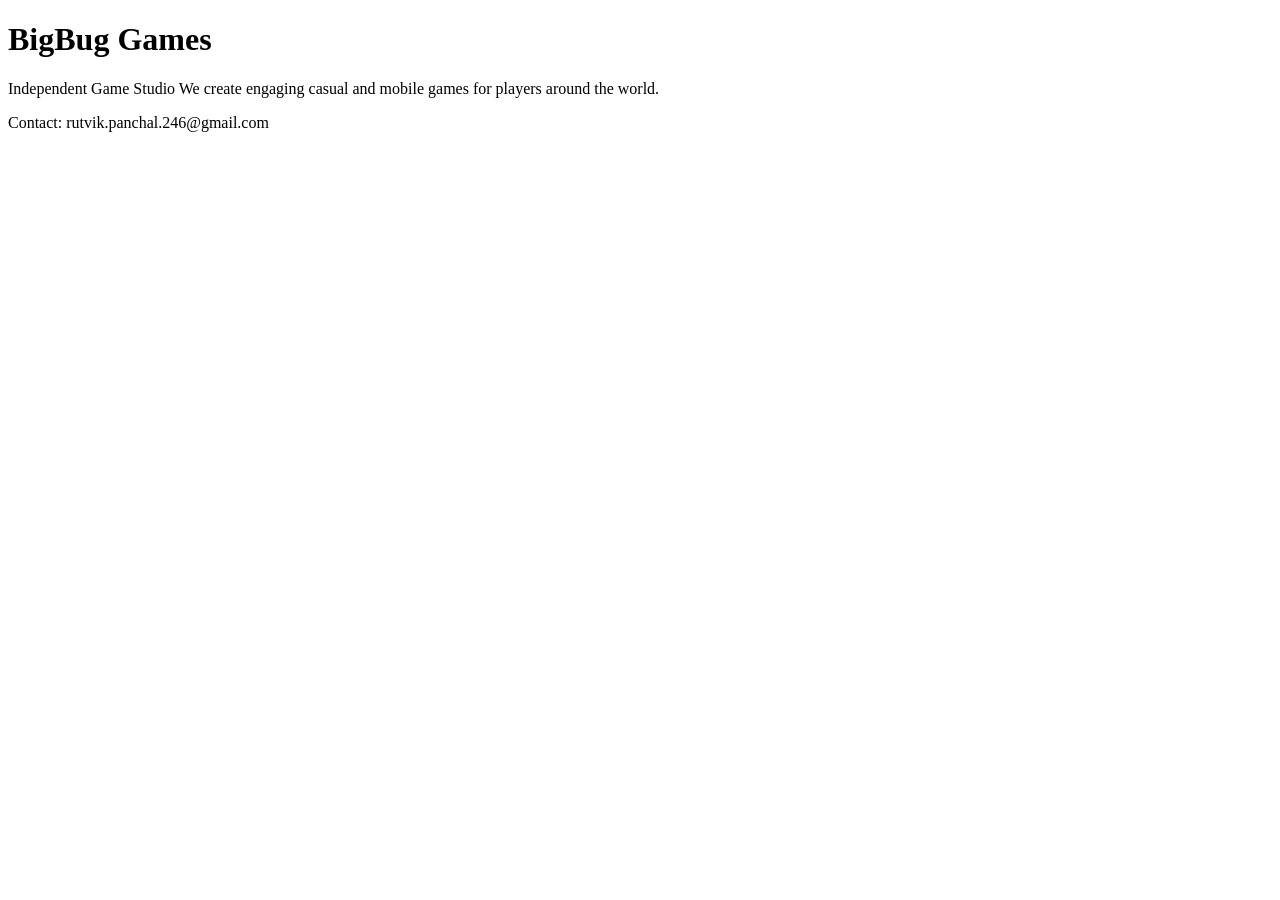
==== index.html @ 1289ed9a "Add files via upload" ====
<!DOCTYPE html>
<html>
  <head>
    <title>BigBug Games</title>

  </head>
  <body>
      <h1 class="title">BigBug Games</h1>
      <p id="currentTime">

Independent Game Studio

We create engaging casual and mobile games
for players around the world.
</p>
<p>

Contact:
rutvik.panchal.246@gmail.com</p>
  </body>
</html>
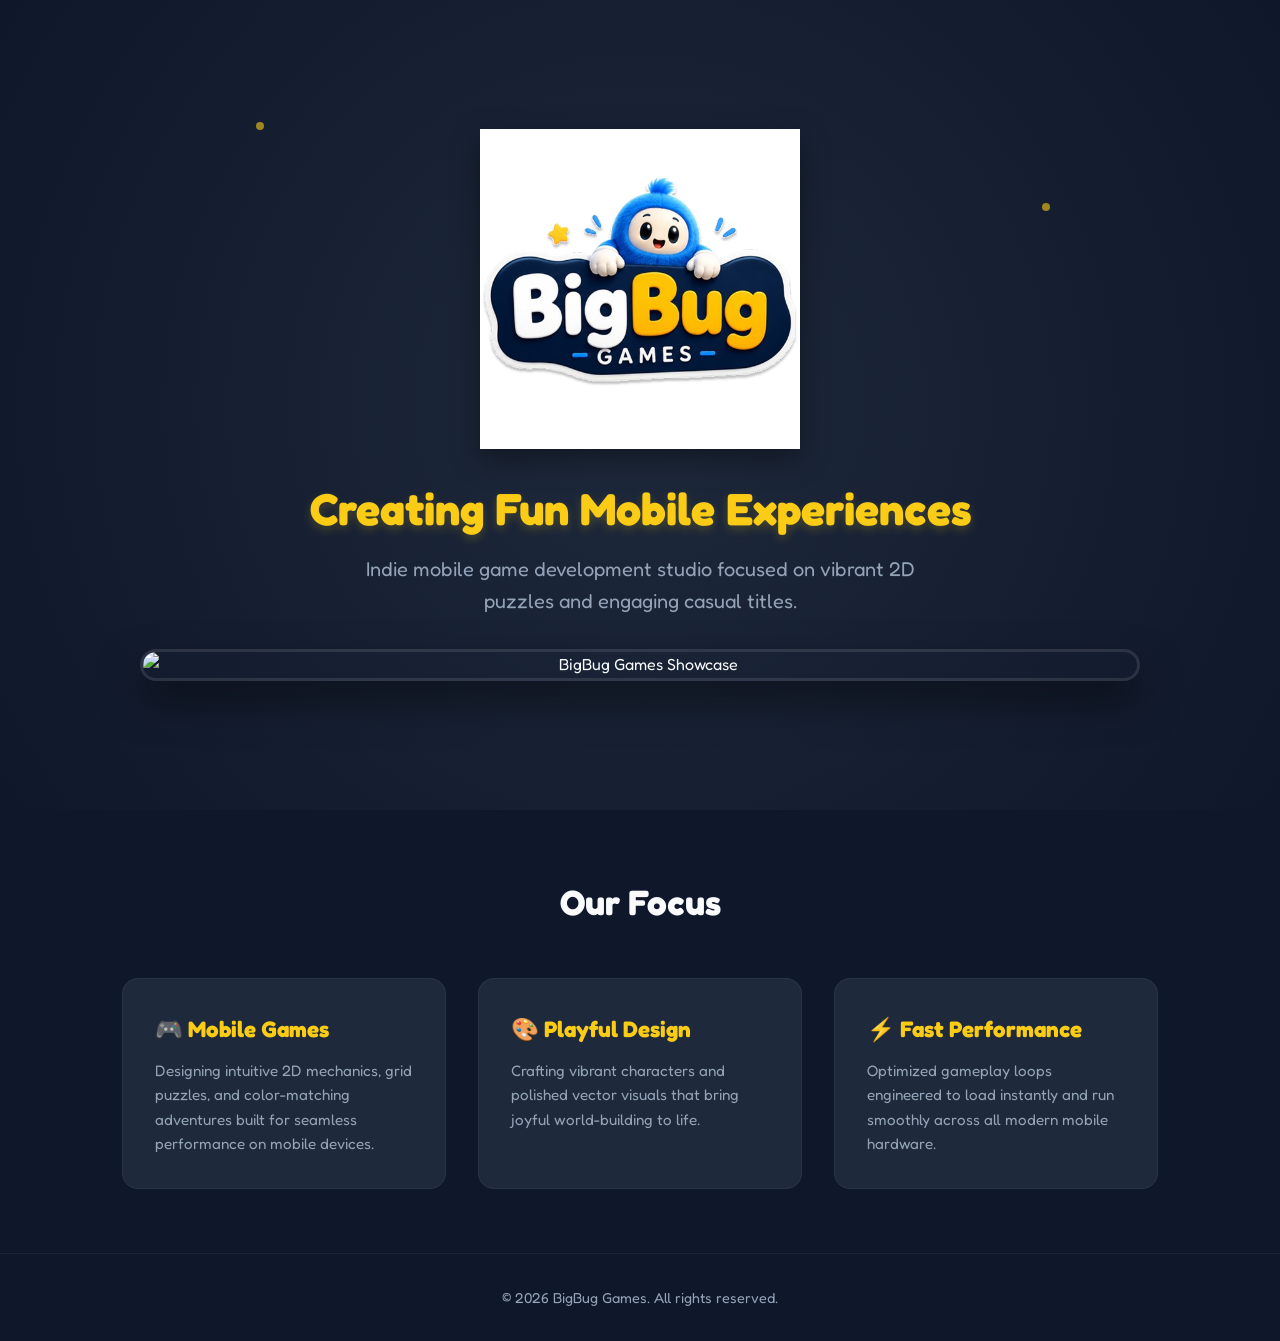
==== commit 0a7c8d27: "Update index.html" ====
--- a/index.html
+++ b/index.html
@@ -1,21 +1,209 @@
 <!DOCTYPE html>
-<html>
-  <head>
-    <title>BigBug Games</title>
-
-  </head>
-  <body>
-      <h1 class="title">BigBug Games</h1>
-      <p id="currentTime">
-
-Independent Game Studio
-
-We create engaging casual and mobile games
-for players around the world.
-</p>
-<p>
-
-Contact:
-rutvik.panchal.246@gmail.com</p>
-  </body>
-</html>+<html lang="en">
+<head>
+    <meta charset="UTF-8">
+    <meta name="viewport" content="width=device-width, initial-scale=1.0">
+    <title>BigBug Games | Mobile Game Studio</title>
+    <link rel="preconnect" href="https://fonts.googleapis.com">
+    <link rel="preconnect" href="https://fonts.gstatic.com" crossorigin>
+    <link href="https://fonts.googleapis.com/css2?family=Fredoka:wght@400;600;700&display=swap" rel="stylesheet">
+    <style>
+        :root {
+            --bg-dark: #0f172a;
+            --bg-card: #1e293b;
+            --primary-blue: #2563eb;
+            --accent-yellow: #facc15;
+            --text-light: #f8fafc;
+            --text-muted: #94a3b8;
+        }
+
+        * {
+            box-sizing: border-box;
+            margin: 0;
+            padding: 0;
+        }
+
+        body {
+            font-family: 'Fredoka', sans-serif;
+            background-color: var(--bg-dark);
+            color: var(--text-light);
+            overflow-x: hidden;
+            line-height: 1.6;
+        }
+
+        /* Hero Container */
+        header {
+            min-height: 90vh;
+            display: flex;
+            flex-direction: column;
+            justify-content: center;
+            align-items: center;
+            text-align: center;
+            padding: 2rem;
+            position: relative;
+            background: radial-gradient(circle at center, #1e293b 0%, #0f172a 100%);
+        }
+
+        /* Floating Animation */
+        .logo-img {
+            max-width: 320px;
+            width: 100%;
+            height: auto;
+            margin-bottom: 1.5rem;
+            filter: drop-shadow(0 10px 15px rgba(0, 0, 0, 0.4));
+            animation: float 4s ease-in-out infinite;
+        }
+
+        @keyframes float {
+            0%, 100% { transform: translateY(0px) rotate(0deg); }
+            50% { transform: translateY(-12px) rotate(1deg); }
+        }
+
+        h1 {
+            font-size: 2.8rem;
+            color: var(--accent-yellow);
+            margin-bottom: 0.5rem;
+            text-shadow: 0 4px 10px rgba(250, 204, 21, 0.2);
+        }
+
+        p.subtitle {
+            font-size: 1.25rem;
+            color: var(--text-muted);
+            max-width: 600px;
+            margin-bottom: 2rem;
+        }
+
+        /* Banner Showcase */
+        .banner-container {
+            width: 90%;
+            max-width: 1000px;
+            border-radius: 20px;
+            overflow: hidden;
+            box-shadow: 0 20px 40px rgba(0, 0, 0, 0.5);
+            border: 3px solid rgba(255, 255, 255, 0.1);
+            transition: transform 0.3s ease;
+        }
+
+        .banner-container:hover {
+            transform: scale(1.02);
+        }
+
+        .banner-img {
+            width: 100%;
+            height: auto;
+            display: block;
+        }
+
+        /* Section Styling */
+        section {
+            padding: 4rem 2rem;
+            max-width: 1100px;
+            margin: 0 auto;
+        }
+
+        .section-title {
+            text-align: center;
+            font-size: 2.2rem;
+            margin-bottom: 3rem;
+            color: var(--text-light);
+        }
+
+        /* Game Cards Grid */
+        .grid {
+            display: grid;
+            grid-template-columns: repeat(auto-fit, minmax(280px, 1fr));
+            gap: 2rem;
+        }
+
+        .card {
+            background: var(--bg-card);
+            border-radius: 16px;
+            padding: 2rem;
+            border: 1px solid rgba(255, 255, 255, 0.05);
+            transition: transform 0.3s ease, box-shadow 0.3s ease;
+            position: relative;
+            overflow: hidden;
+        }
+
+        .card:hover {
+            transform: translateY(-8px);
+            box-shadow: 0 12px 24px rgba(37, 99, 235, 0.2);
+        }
+
+        .card h3 {
+            font-size: 1.4rem;
+            color: var(--accent-yellow);
+            margin-bottom: 0.75rem;
+        }
+
+        .card p {
+            color: var(--text-muted);
+            font-size: 0.95rem;
+        }
+
+        /* Footer */
+        footer {
+            text-align: center;
+            padding: 2rem;
+            border-top: 1px solid rgba(255, 255, 255, 0.05);
+            color: var(--text-muted);
+            font-size: 0.9rem;
+        }
+
+        /* Subtle Background Particles */
+        .sparkle {
+            position: absolute;
+            width: 8px;
+            height: 8px;
+            background-color: var(--accent-yellow);
+            border-radius: 50%;
+            opacity: 0.6;
+            animation: pulse 2.5s infinite alternate;
+        }
+
+        @keyframes pulse {
+            0% { transform: scale(0.8); opacity: 0.3; }
+            100% { transform: scale(1.4); opacity: 0.9; }
+        }
+    </style>
+</head>
+<body>
+
+    <header>
+        <div class="sparkle" style="top: 15%; left: 20%;"></div>
+        <div class="sparkle" style="top: 25%; right: 18%; animation-delay: 1s;"></div>
+        
+        <img src="assets/images/logo.png" alt="BigBug Games Logo" class="logo-img">
+        
+        <h1>Creating Fun Mobile Experiences</h1>
+        <p class="subtitle">Indie mobile game development studio focused on vibrant 2D puzzles and engaging casual titles.</p>
+        
+        <div class="banner-container">
+            <img src="assets/images/banner.jpg" alt="BigBug Games Showcase" class="banner-img">
+        </div>
+    </header>
+
+    <section id="games">
+        <h2 class="section-title">Our Focus</h2>
+        <div class="grid">
+            <div class="card">
+                <h3>🎮 Mobile Games</h3>
+                <p>Designing intuitive 2D mechanics, grid puzzles, and color-matching adventures built for seamless performance on mobile devices.</p>
+            </div>
+            <div class="card">
+                <h3>🎨 Playful Design</h3>
+                <p>Crafting vibrant characters and polished vector visuals that bring joyful world-building to life.</p>
+            </div>
+            <div class="card">
+                <h3>⚡ Fast Performance</h3>
+                <p>Optimized gameplay loops engineered to load instantly and run smoothly across all modern mobile hardware.</p>
+            </div>
+        </div>
+    </section>
+
+    <footer>
+        <p>&copy; 2026 BigBug Games. All rights reserved.</p>
+    </footer>
+
+</body>
+</html>
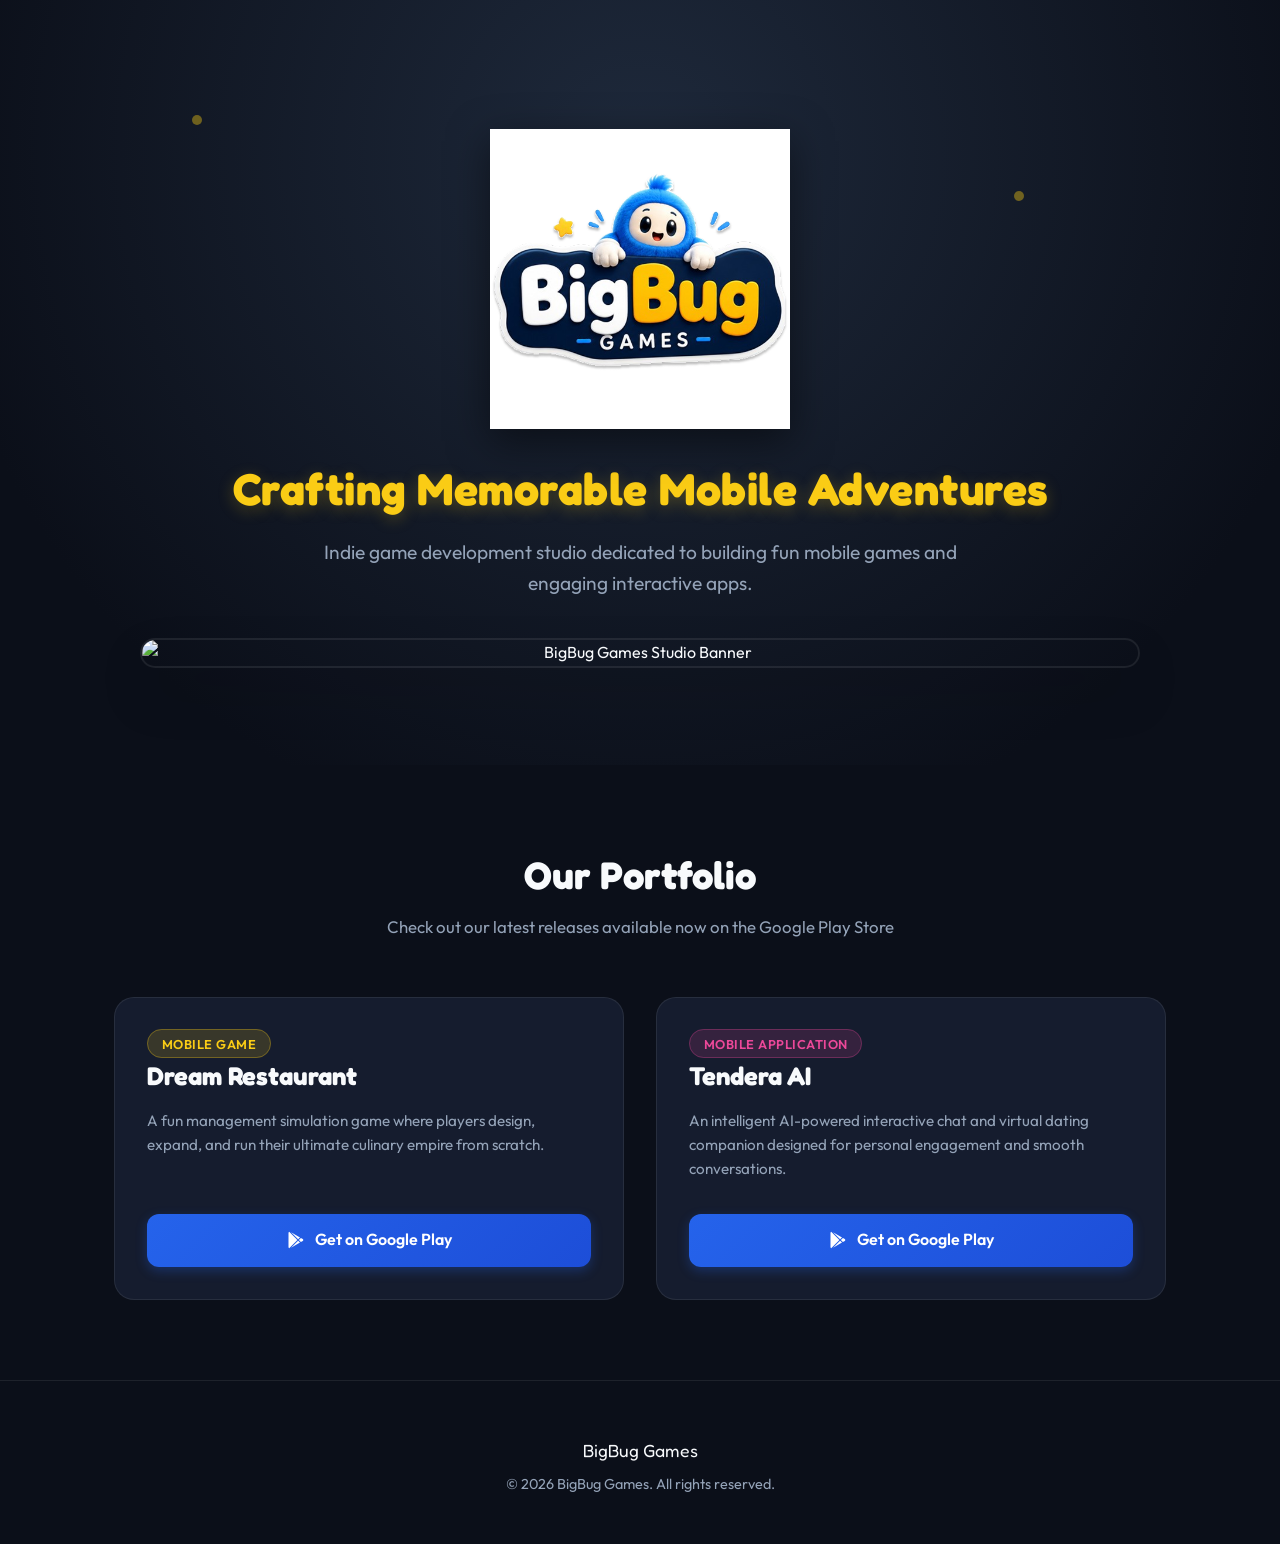
==== commit c4872ed4: "Update index.html" ====
--- a/index.html
+++ b/index.html
@@ -3,18 +3,20 @@
 <head>
     <meta charset="UTF-8">
     <meta name="viewport" content="width=device-width, initial-scale=1.0">
-    <title>BigBug Games | Mobile Game Studio</title>
+    <title>BigBug Games | Mobile Game & App Studio</title>
     <link rel="preconnect" href="https://fonts.googleapis.com">
     <link rel="preconnect" href="https://fonts.gstatic.com" crossorigin>
-    <link href="https://fonts.googleapis.com/css2?family=Fredoka:wght@400;600;700&display=swap" rel="stylesheet">
+    <link href="https://fonts.googleapis.com/css2?family=Fredoka:wght@400;600;700&family=Outfit:wght@400;600;800&display=swap" rel="stylesheet">
     <style>
         :root {
-            --bg-dark: #0f172a;
-            --bg-card: #1e293b;
-            --primary-blue: #2563eb;
+            --bg-dark: #0b0f19;
+            --bg-card: #151c2e;
+            --primary-blue: #3b82f6;
             --accent-yellow: #facc15;
+            --accent-pink: #ec4899;
             --text-light: #f8fafc;
             --text-muted: #94a3b8;
+            --border-color: rgba(255, 255, 255, 0.08);
         }
 
         * {
@@ -24,68 +26,72 @@
         }
 
         body {
-            font-family: 'Fredoka', sans-serif;
+            font-family: 'Outfit', sans-serif;
             background-color: var(--bg-dark);
             color: var(--text-light);
             overflow-x: hidden;
             line-height: 1.6;
         }
 
-        /* Hero Container */
+        /* Ambient Glow & Floating Animation */
         header {
-            min-height: 90vh;
+            min-height: 85vh;
             display: flex;
             flex-direction: column;
             justify-content: center;
             align-items: center;
             text-align: center;
-            padding: 2rem;
+            padding: 4rem 1.5rem 2rem;
             position: relative;
-            background: radial-gradient(circle at center, #1e293b 0%, #0f172a 100%);
-        }
-
-        /* Floating Animation */
-        .logo-img {
-            max-width: 320px;
+            background: radial-gradient(circle at 50% 20%, #1e293b 0%, #0b0f19 80%);
+        }
+
+        .studio-logo {
+            max-width: 300px;
             width: 100%;
             height: auto;
             margin-bottom: 1.5rem;
-            filter: drop-shadow(0 10px 15px rgba(0, 0, 0, 0.4));
+            filter: drop-shadow(0 12px 20px rgba(0, 0, 0, 0.5));
             animation: float 4s ease-in-out infinite;
         }
 
         @keyframes float {
             0%, 100% { transform: translateY(0px) rotate(0deg); }
-            50% { transform: translateY(-12px) rotate(1deg); }
-        }
-
-        h1 {
+            50% { transform: translateY(-14px) rotate(1deg); }
+        }
+
+        h1, h2, h3, .brand-font {
+            font-family: 'Fredoka', sans-serif;
+        }
+
+        .hero-title {
             font-size: 2.8rem;
             color: var(--accent-yellow);
-            margin-bottom: 0.5rem;
-            text-shadow: 0 4px 10px rgba(250, 204, 21, 0.2);
-        }
-
-        p.subtitle {
-            font-size: 1.25rem;
+            margin-bottom: 0.75rem;
+            letter-spacing: 0.5px;
+            text-shadow: 0 4px 16px rgba(250, 204, 21, 0.25);
+        }
+
+        .hero-subtitle {
+            font-size: 1.2rem;
             color: var(--text-muted);
-            max-width: 600px;
-            margin-bottom: 2rem;
-        }
-
-        /* Banner Showcase */
-        .banner-container {
-            width: 90%;
+            max-width: 650px;
+            margin-bottom: 2.5rem;
+        }
+
+        /* Banner Card */
+        .banner-wrapper {
+            width: 100%;
             max-width: 1000px;
-            border-radius: 20px;
+            border-radius: 24px;
             overflow: hidden;
-            box-shadow: 0 20px 40px rgba(0, 0, 0, 0.5);
-            border: 3px solid rgba(255, 255, 255, 0.1);
-            transition: transform 0.3s ease;
-        }
-
-        .banner-container:hover {
-            transform: scale(1.02);
+            box-shadow: 0 25px 50px -12px rgba(0, 0, 0, 0.7);
+            border: 2px solid var(--border-color);
+            transition: transform 0.4s ease;
+        }
+
+        .banner-wrapper:hover {
+            transform: scale(1.015);
         }
 
         .banner-img {
@@ -94,114 +100,199 @@
             display: block;
         }
 
-        /* Section Styling */
+        /* Sections */
         section {
-            padding: 4rem 2rem;
+            padding: 5rem 1.5rem;
             max-width: 1100px;
             margin: 0 auto;
         }
 
+        .section-header {
+            text-align: center;
+            margin-bottom: 3.5rem;
+        }
+
         .section-title {
-            text-align: center;
-            font-size: 2.2rem;
-            margin-bottom: 3rem;
+            font-size: 2.4rem;
             color: var(--text-light);
-        }
-
-        /* Game Cards Grid */
-        .grid {
+            margin-bottom: 0.5rem;
+        }
+
+        .section-desc {
+            color: var(--text-muted);
+            font-size: 1.05rem;
+        }
+
+        /* Portfolio Cards Grid */
+        .portfolio-grid {
             display: grid;
-            grid-template-columns: repeat(auto-fit, minmax(280px, 1fr));
+            grid-template-columns: repeat(auto-fit, minmax(320px, 1fr));
             gap: 2rem;
         }
 
-        .card {
+        .project-card {
             background: var(--bg-card);
-            border-radius: 16px;
+            border-radius: 20px;
             padding: 2rem;
-            border: 1px solid rgba(255, 255, 255, 0.05);
-            transition: transform 0.3s ease, box-shadow 0.3s ease;
+            border: 1px solid var(--border-color);
+            display: flex;
+            flex-direction: column;
+            justify-content: space-between;
+            transition: transform 0.3s ease, box-shadow 0.3s ease, border-color 0.3s ease;
             position: relative;
-            overflow: hidden;
-        }
-
-        .card:hover {
+        }
+
+        .project-card:hover {
             transform: translateY(-8px);
-            box-shadow: 0 12px 24px rgba(37, 99, 235, 0.2);
-        }
-
-        .card h3 {
-            font-size: 1.4rem;
+            box-shadow: 0 20px 30px -10px rgba(59, 130, 246, 0.15);
+            border-color: rgba(59, 130, 246, 0.4);
+        }
+
+        .card-tag {
+            align-self: flex-start;
+            padding: 0.35rem 0.85rem;
+            border-radius: 50px;
+            font-size: 0.8rem;
+            font-weight: 600;
+            text-transform: uppercase;
+            letter-spacing: 0.5px;
+            margin-bottom: 1.25rem;
+        }
+
+        .tag-game {
+            background: rgba(250, 204, 21, 0.15);
             color: var(--accent-yellow);
+            border: 1px solid rgba(250, 204, 21, 0.3);
+        }
+
+        .tag-app {
+            background: rgba(236, 72, 153, 0.15);
+            color: var(--accent-pink);
+            border: 1px solid rgba(236, 72, 153, 0.3);
+        }
+
+        .project-title {
+            font-size: 1.6rem;
+            color: var(--text-light);
             margin-bottom: 0.75rem;
         }
 
-        .card p {
+        .project-desc {
             color: var(--text-muted);
             font-size: 0.95rem;
+            margin-bottom: 2rem;
+            flex-grow: 1;
+        }
+
+        .play-btn {
+            display: inline-flex;
+            align-items: center;
+            justify-content: center;
+            gap: 0.6rem;
+            background: linear-gradient(135deg, #2563eb, #1d4ed8);
+            color: #ffffff;
+            text-decoration: none;
+            font-weight: 600;
+            padding: 0.85rem 1.5rem;
+            border-radius: 12px;
+            transition: opacity 0.2s ease, transform 0.2s ease;
+            box-shadow: 0 4px 12px rgba(37, 99, 235, 0.3);
+        }
+
+        .play-btn:hover {
+            opacity: 0.95;
+            transform: translateY(-2px);
+        }
+
+        .play-btn svg {
+            width: 20px;
+            height: 20px;
+            fill: currentColor;
         }
 
         /* Footer */
         footer {
             text-align: center;
-            padding: 2rem;
-            border-top: 1px solid rgba(255, 255, 255, 0.05);
+            padding: 3rem 1.5rem;
+            border-top: 1px solid var(--border-color);
             color: var(--text-muted);
             font-size: 0.9rem;
         }
 
-        /* Subtle Background Particles */
+        footer p {
+            margin-top: 0.5rem;
+        }
+
+        /* Floating background accents */
         .sparkle {
             position: absolute;
-            width: 8px;
-            height: 8px;
+            width: 10px;
+            height: 10px;
             background-color: var(--accent-yellow);
             border-radius: 50%;
-            opacity: 0.6;
-            animation: pulse 2.5s infinite alternate;
+            opacity: 0.4;
+            animation: pulse 3s infinite alternate;
         }
 
         @keyframes pulse {
-            0% { transform: scale(0.8); opacity: 0.3; }
-            100% { transform: scale(1.4); opacity: 0.9; }
+            0% { transform: scale(0.6); opacity: 0.2; }
+            100% { transform: scale(1.3); opacity: 0.8; }
         }
     </style>
 </head>
 <body>
 
     <header>
-        <div class="sparkle" style="top: 15%; left: 20%;"></div>
-        <div class="sparkle" style="top: 25%; right: 18%; animation-delay: 1s;"></div>
+        <div class="sparkle" style="top: 15%; left: 15%;"></div>
+        <div class="sparkle" style="top: 25%; right: 20%; animation-delay: 1.5s;"></div>
         
-        <img src="assets/images/logo.png" alt="BigBug Games Logo" class="logo-img">
+        <img src="assets/images/logo.png" alt="BigBug Games Logo" class="studio-logo">
         
-        <h1>Creating Fun Mobile Experiences</h1>
-        <p class="subtitle">Indie mobile game development studio focused on vibrant 2D puzzles and engaging casual titles.</p>
+        <h1 class="hero-title">Crafting Memorable Mobile Adventures</h1>
+        <p class="hero-subtitle">Indie game development studio dedicated to building fun mobile games and engaging interactive apps.</p>
         
-        <div class="banner-container">
-            <img src="assets/images/banner.jpg" alt="BigBug Games Showcase" class="banner-img">
+        <div class="banner-wrapper">
+            <img src="assets/images/banner.jpg" alt="BigBug Games Studio Banner" class="banner-img">
         </div>
     </header>
 
-    <section id="games">
-        <h2 class="section-title">Our Focus</h2>
-        <div class="grid">
-            <div class="card">
-                <h3>🎮 Mobile Games</h3>
-                <p>Designing intuitive 2D mechanics, grid puzzles, and color-matching adventures built for seamless performance on mobile devices.</p>
+    <section id="portfolio">
+        <div class="section-header">
+            <h2 class="section-title">Our Portfolio</h2>
+            <p class="section-desc">Check out our latest releases available now on the Google Play Store</p>
+        </div>
+
+        <div class="portfolio-grid">
+            <!-- Dream Restaurant Card -->
+            <div class="project-card">
+                <div>
+                    <span class="card-tag tag-game">Mobile Game</span>
+                    <h3 class="project-title">Dream Restaurant</h3>
+                    <p class="project-desc">A fun management simulation game where players design, expand, and run their ultimate culinary empire from scratch.</p>
+                </div>
+                <a href="https://play.google.com/store/apps/details?id=games.bigbug.dreamrestaurant" target="_blank" rel="noopener noreferrer" class="play-btn">
+                    <svg viewBox="0 0 24 24"><path d="M3,20.5V3.5C3,2.91 3.34,2.39 3.84,2.15L13.69,12L3.84,21.85C3.34,21.6 3,21.09 3,20.5M16.81,15.12L6.05,21.34L14.54,12.85L16.81,15.12M20.16,10.81C20.5,11.08 20.75,11.5 20.75,12C20.75,12.5 20.5,12.92 20.16,13.19L17.89,14.5L15.39,12L17.89,9.5L20.16,10.81M6.05,2.66L16.81,8.88L14.54,11.15L6.05,2.66Z"/></svg>
+                    Get on Google Play
+                </a>
             </div>
-            <div class="card">
-                <h3>🎨 Playful Design</h3>
-                <p>Crafting vibrant characters and polished vector visuals that bring joyful world-building to life.</p>
-            </div>
-            <div class="card">
-                <h3>⚡ Fast Performance</h3>
-                <p>Optimized gameplay loops engineered to load instantly and run smoothly across all modern mobile hardware.</p>
+
+            <!-- Tendera AI Card -->
+            <div class="project-card">
+                <div>
+                    <span class="card-tag tag-app">Mobile Application</span>
+                    <h3 class="project-title">Tendera AI</h3>
+                    <p class="project-desc">An intelligent AI-powered interactive chat and virtual dating companion designed for personal engagement and smooth conversations.</p>
+                </div>
+                <a href="https://play.google.com/store/apps/details?id=com.tender.ai.date.tendera" target="_blank" rel="noopener noreferrer" class="play-btn">
+                    <svg viewBox="0 0 24 24"><path d="M3,20.5V3.5C3,2.91 3.34,2.39 3.84,2.15L13.69,12L3.84,21.85C3.34,21.6 3,21.09 3,20.5M16.81,15.12L6.05,21.34L14.54,12.85L16.81,15.12M20.16,10.81C20.5,11.08 20.75,11.5 20.75,12C20.75,12.5 20.5,12.92 20.16,13.19L17.89,14.5L15.39,12L17.89,9.5L20.16,10.81M6.05,2.66L16.81,8.88L14.54,11.15L6.05,2.66Z"/></svg>
+                    Get on Google Play
+                </a>
             </div>
         </div>
     </section>
 
     <footer>
+        <p class="brand-font" style="font-size: 1.1rem; color: var(--text-light);">BigBug Games</p>
         <p>&copy; 2026 BigBug Games. All rights reserved.</p>
     </footer>
 
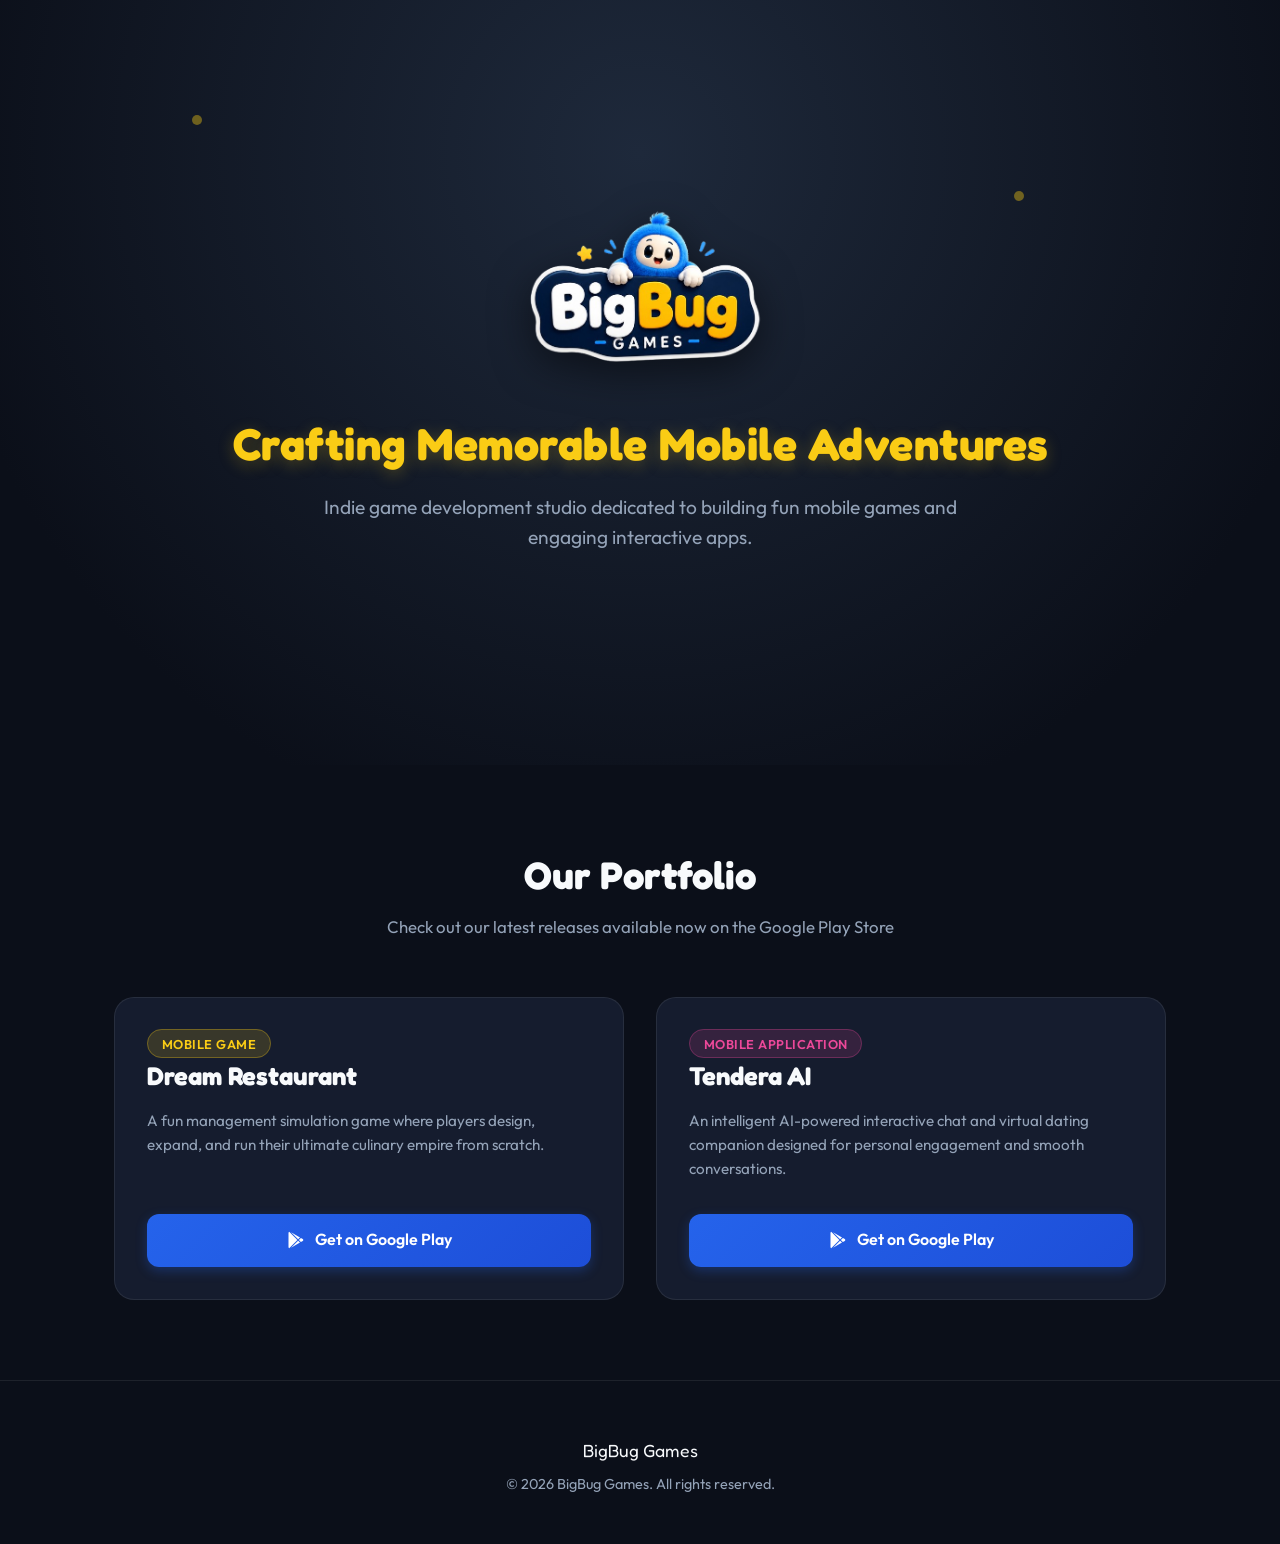
==== commit 0b404e3f: "Update index.html" ====
--- a/index.html
+++ b/index.html
@@ -250,10 +250,7 @@
         
         <h1 class="hero-title">Crafting Memorable Mobile Adventures</h1>
         <p class="hero-subtitle">Indie game development studio dedicated to building fun mobile games and engaging interactive apps.</p>
-        
-        <div class="banner-wrapper">
-            <img src="assets/images/banner.jpg" alt="BigBug Games Studio Banner" class="banner-img">
-        </div>
+    
     </header>
 
     <section id="portfolio">
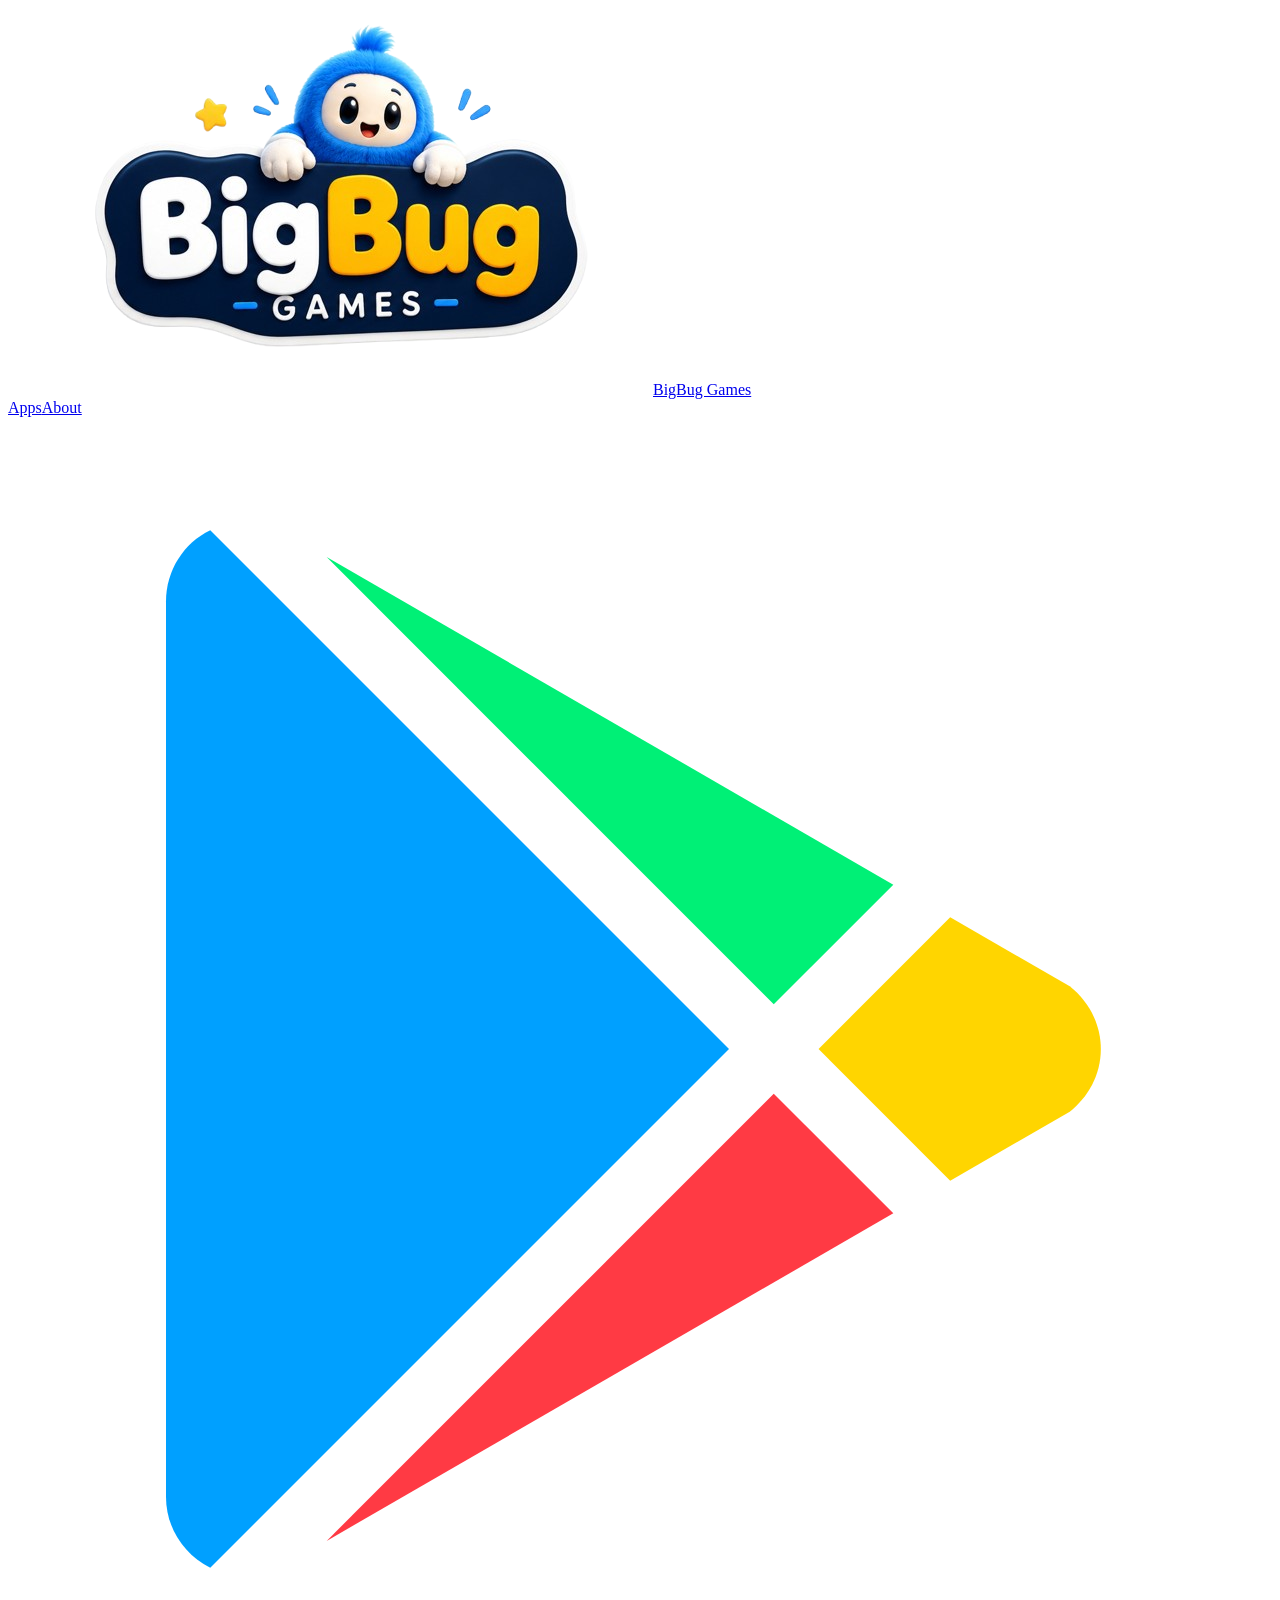
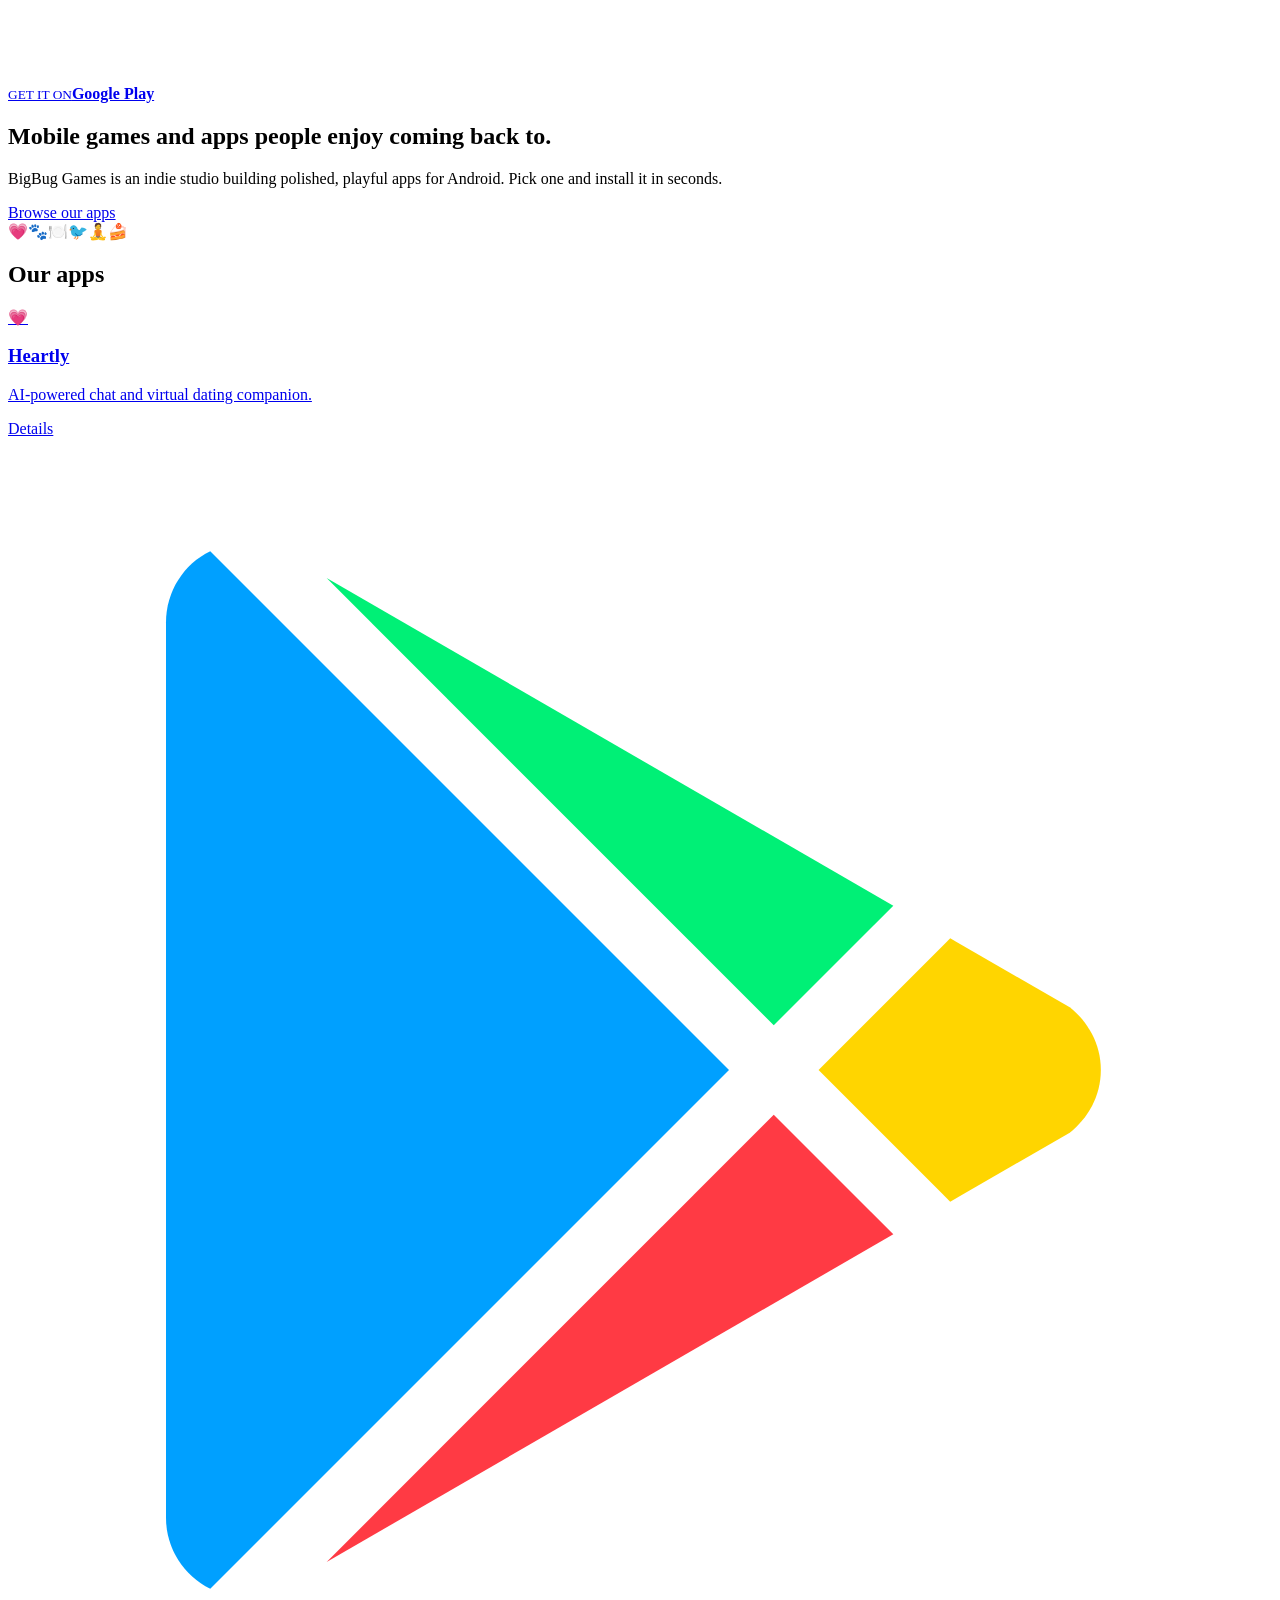
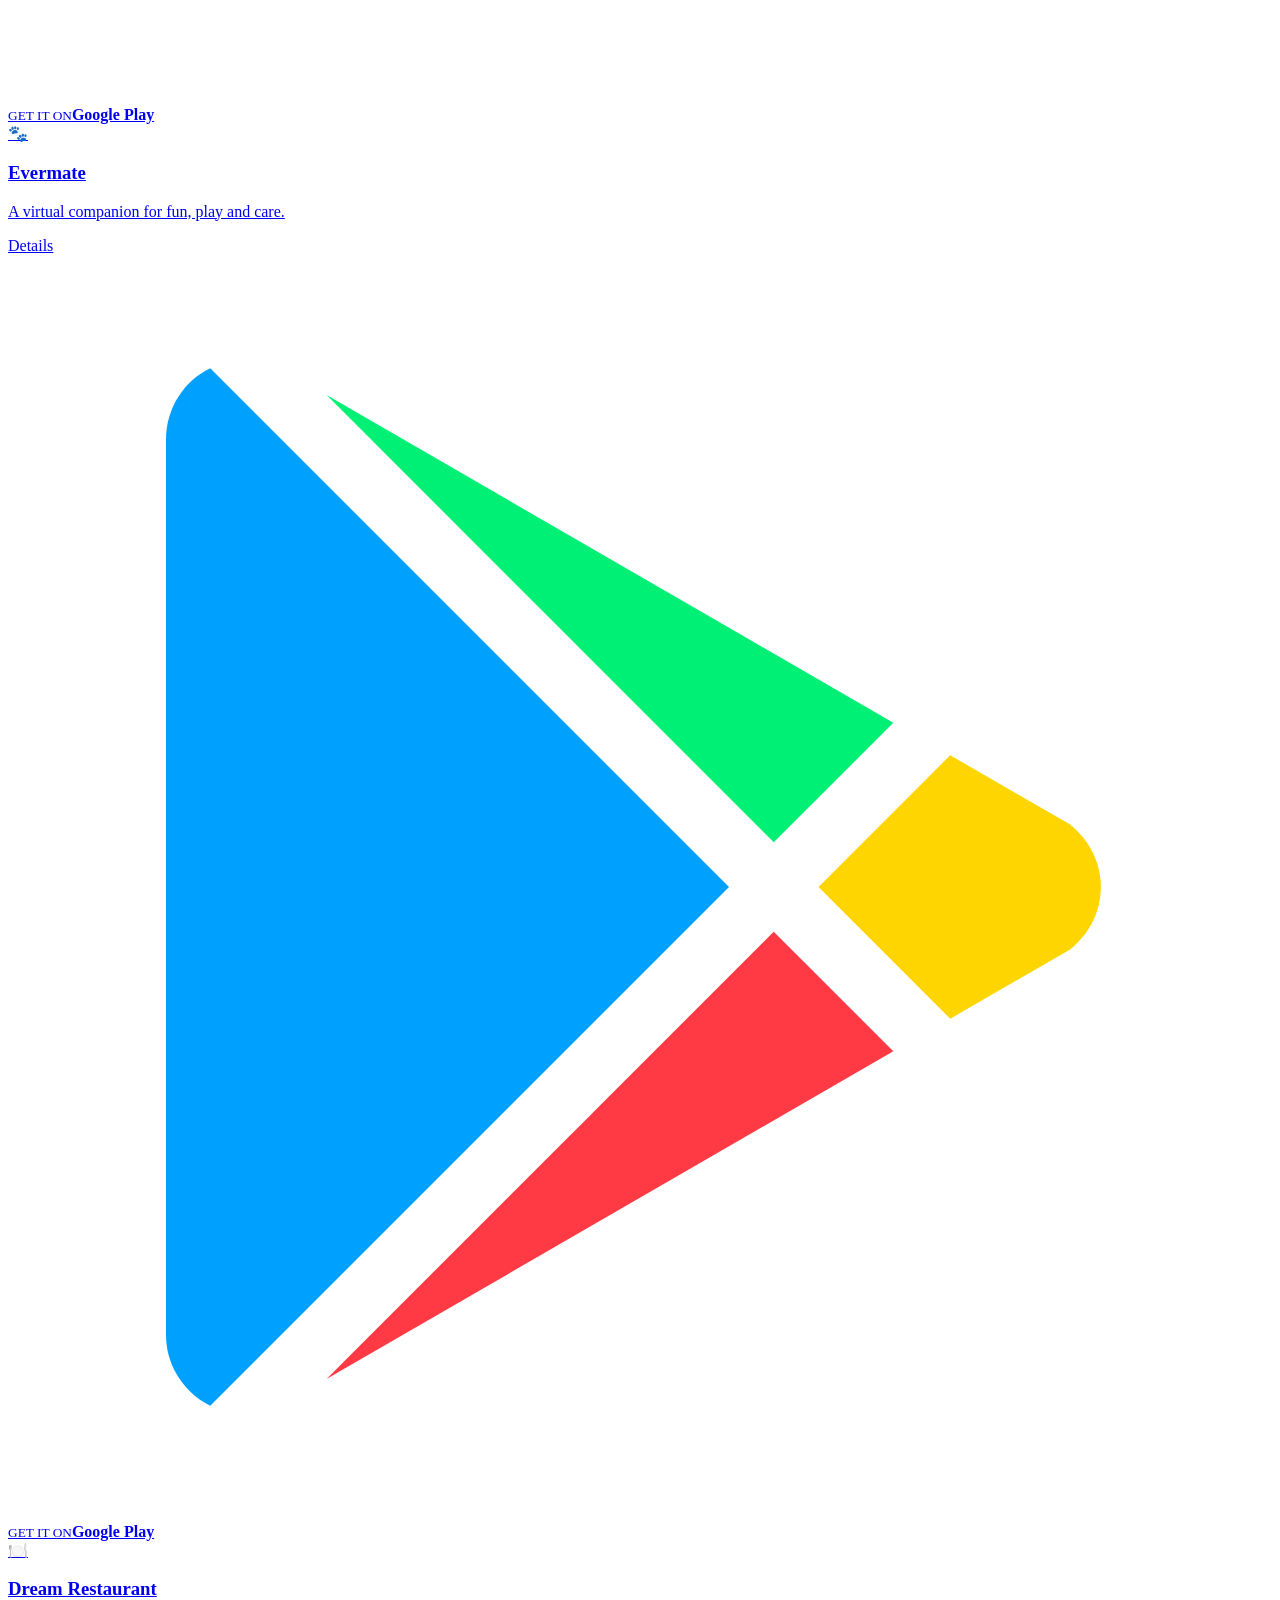
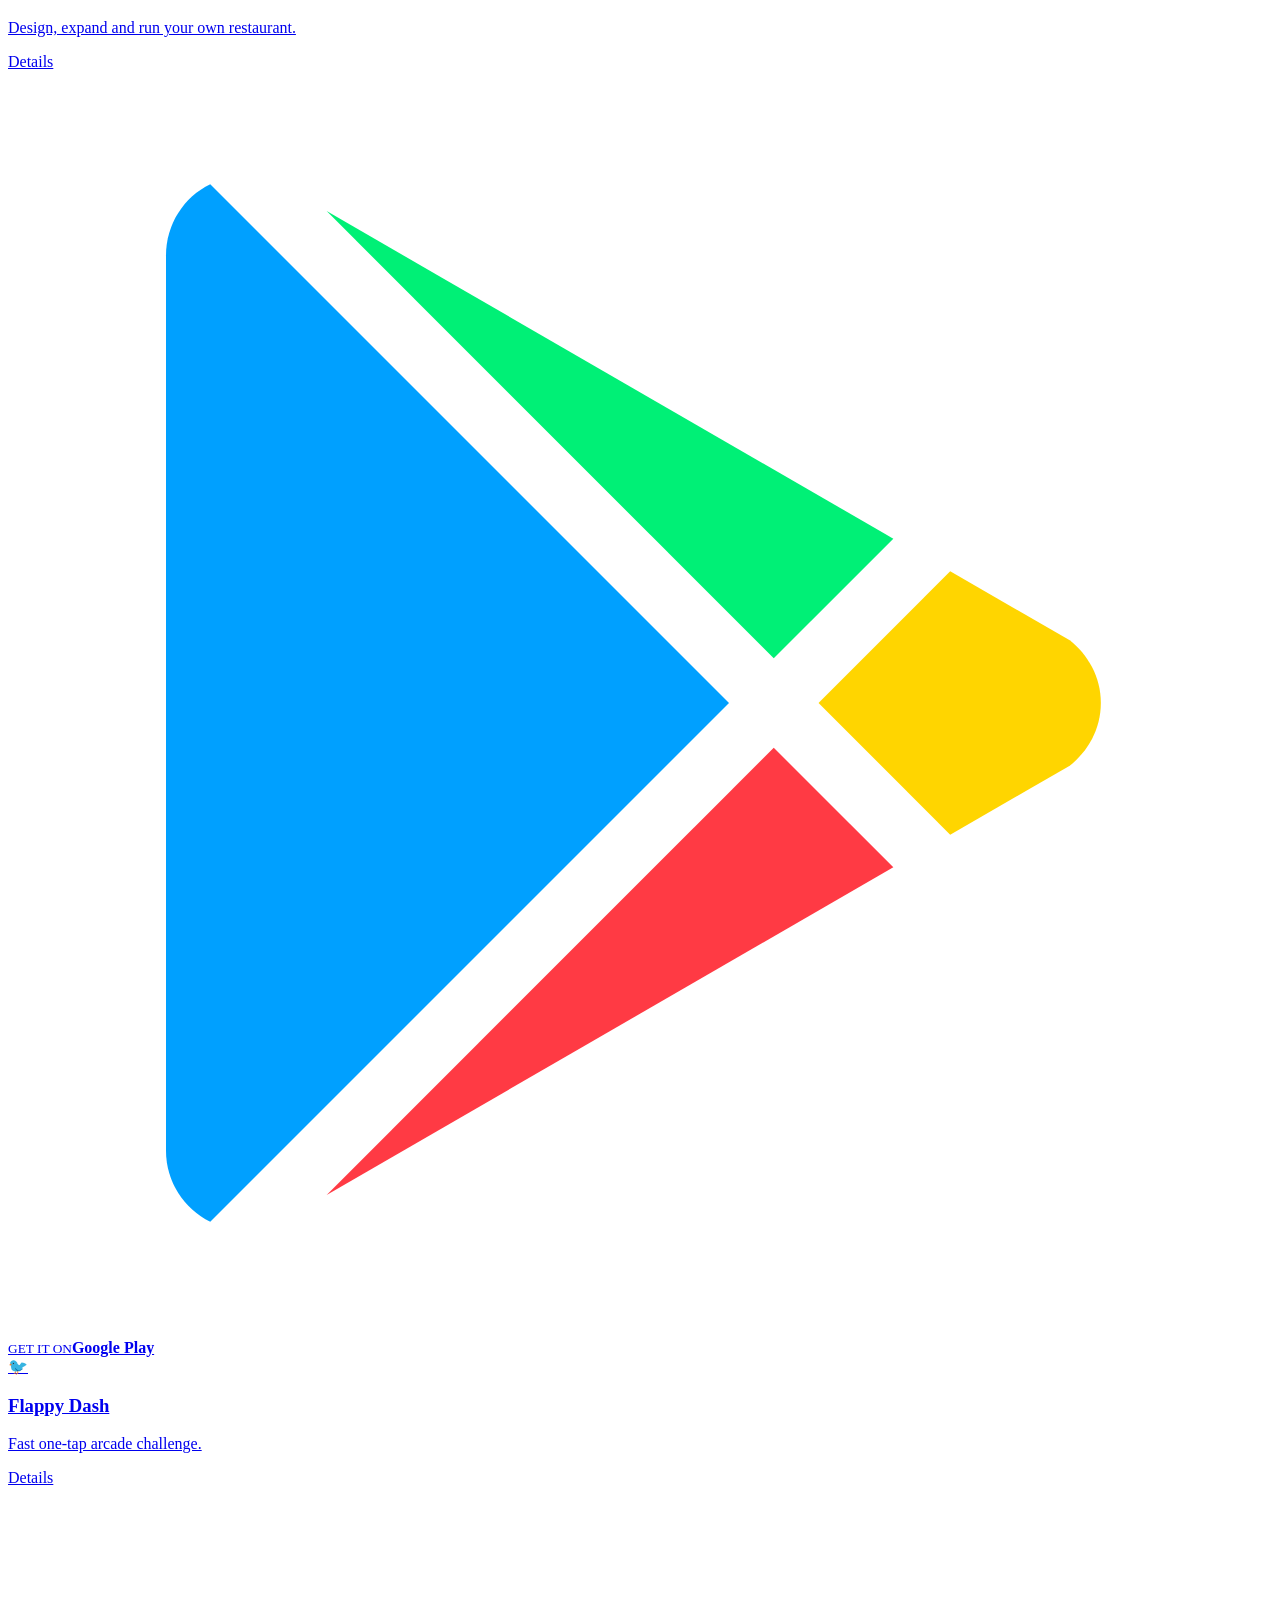
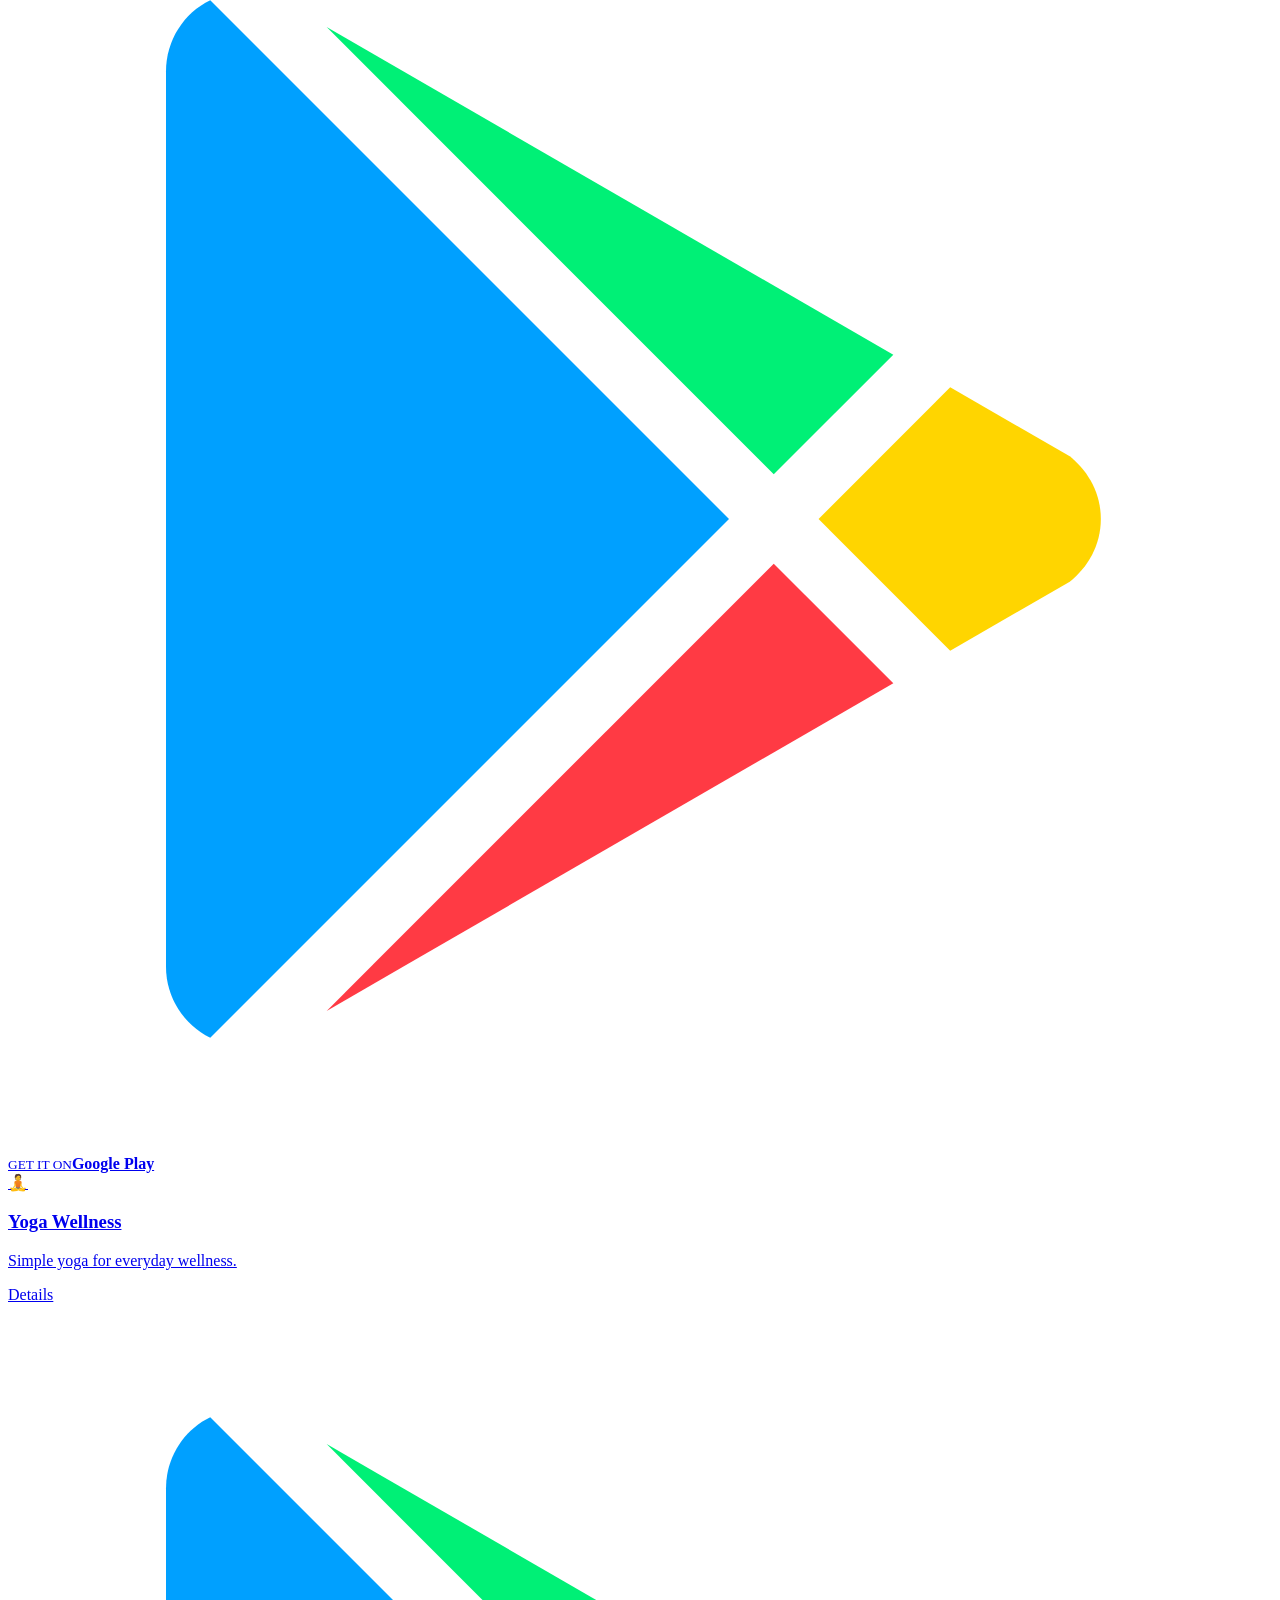
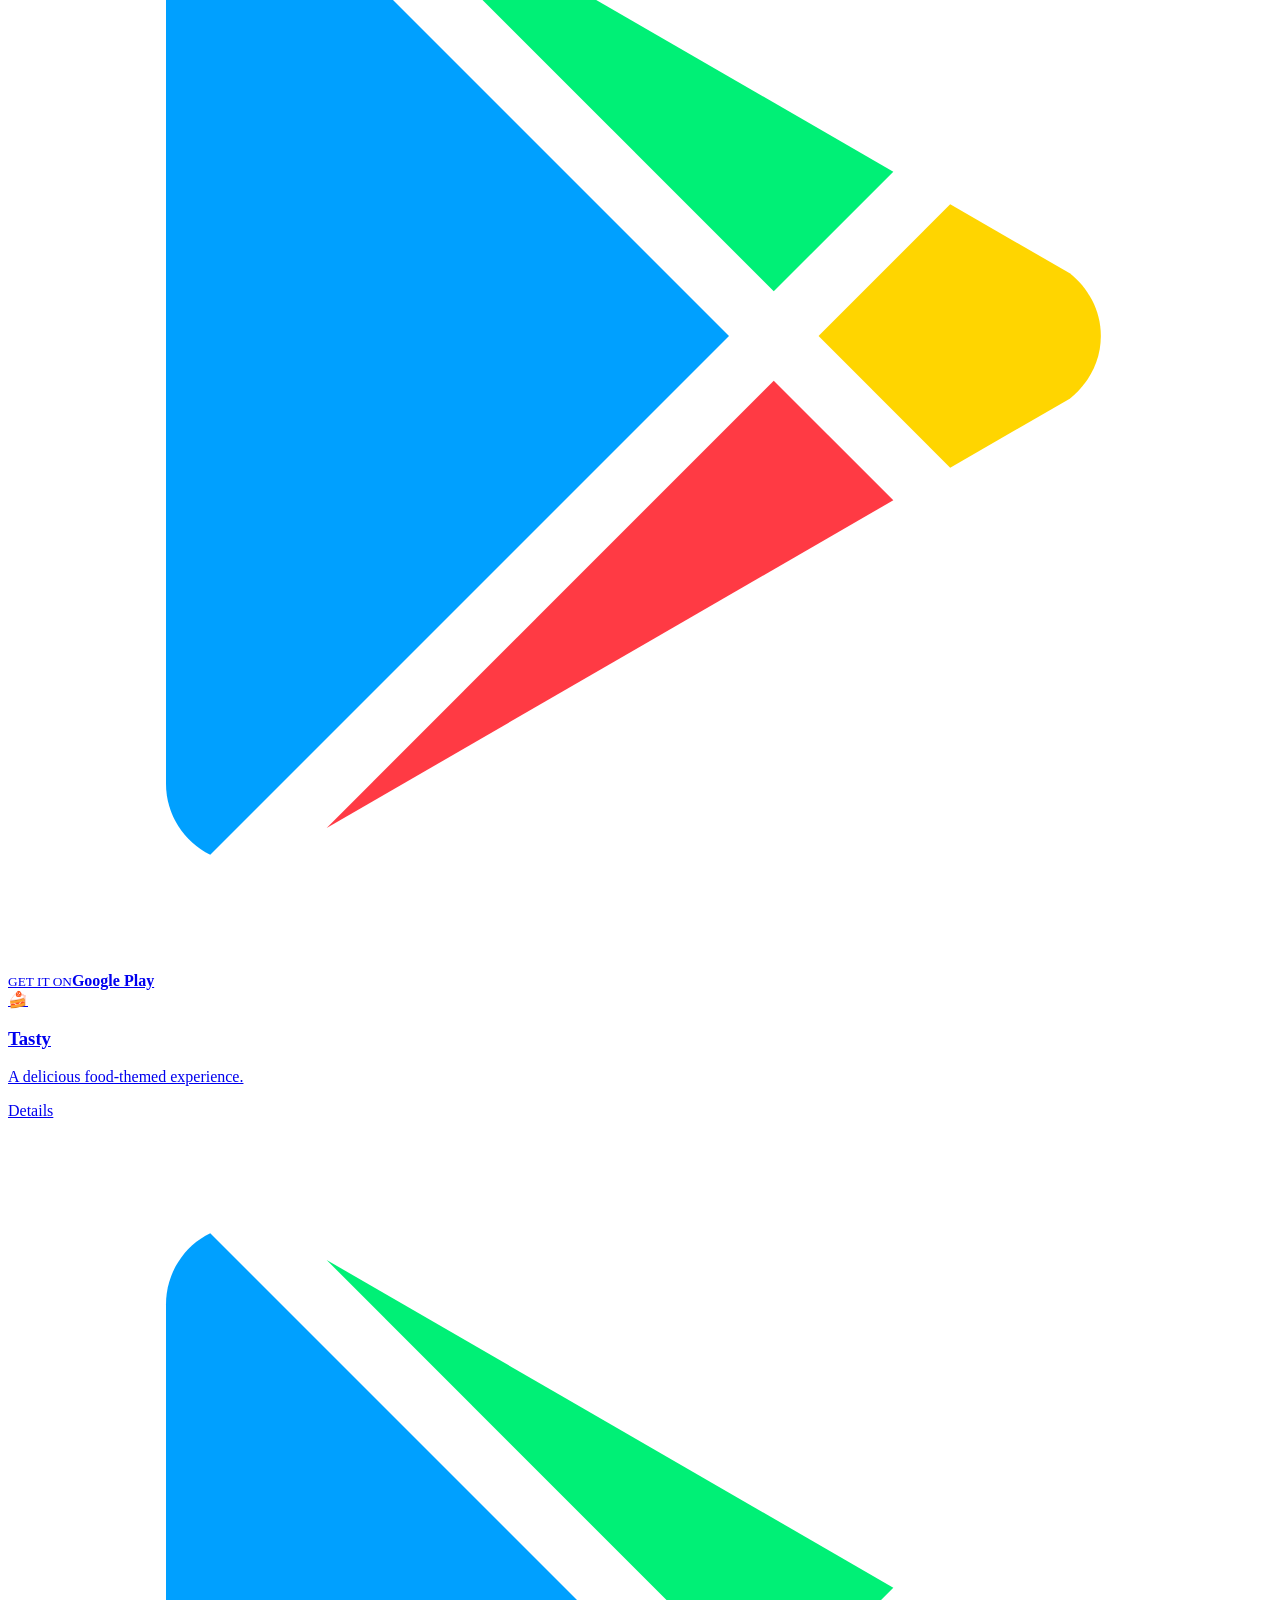
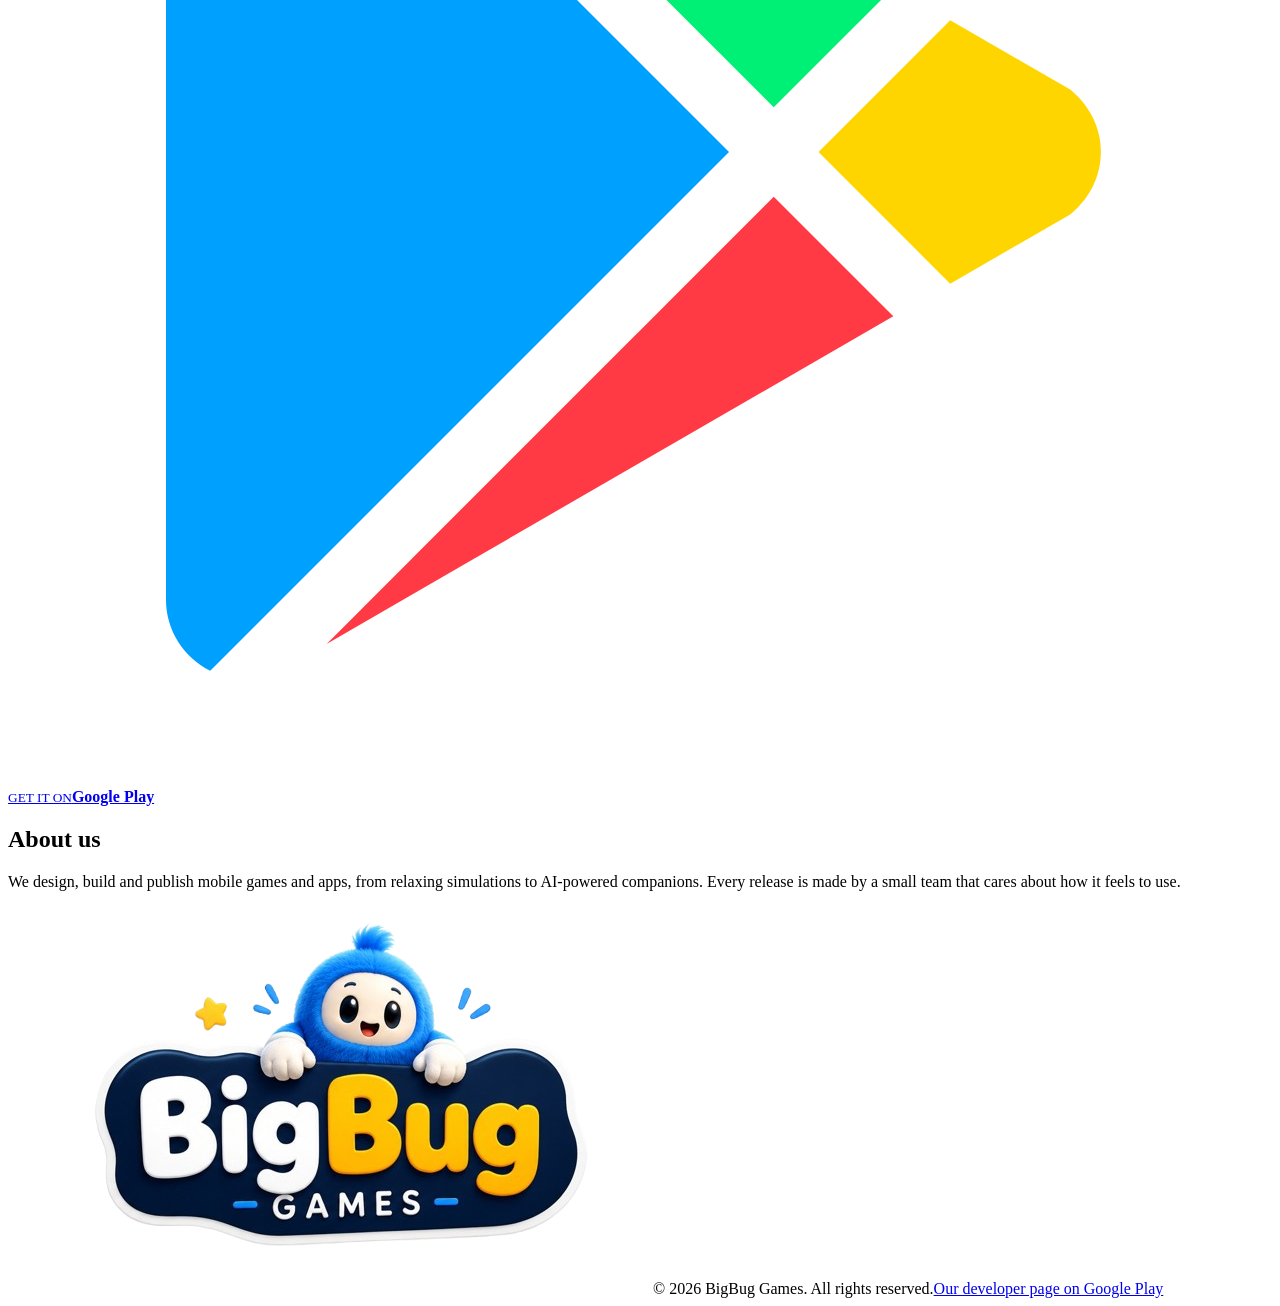
==== commit fb950f48: "Add files via upload" ====
--- a/index.html
+++ b/index.html
@@ -1,297 +1,12 @@
-<!DOCTYPE html>
-<html lang="en">
-<head>
-    <meta charset="UTF-8">
-    <meta name="viewport" content="width=device-width, initial-scale=1.0">
-    <title>BigBug Games | Mobile Game & App Studio</title>
-    <link rel="preconnect" href="https://fonts.googleapis.com">
-    <link rel="preconnect" href="https://fonts.gstatic.com" crossorigin>
-    <link href="https://fonts.googleapis.com/css2?family=Fredoka:wght@400;600;700&family=Outfit:wght@400;600;800&display=swap" rel="stylesheet">
-    <style>
-        :root {
-            --bg-dark: #0b0f19;
-            --bg-card: #151c2e;
-            --primary-blue: #3b82f6;
-            --accent-yellow: #facc15;
-            --accent-pink: #ec4899;
-            --text-light: #f8fafc;
-            --text-muted: #94a3b8;
-            --border-color: rgba(255, 255, 255, 0.08);
-        }
-
-        * {
-            box-sizing: border-box;
-            margin: 0;
-            padding: 0;
-        }
-
-        body {
-            font-family: 'Outfit', sans-serif;
-            background-color: var(--bg-dark);
-            color: var(--text-light);
-            overflow-x: hidden;
-            line-height: 1.6;
-        }
-
-        /* Ambient Glow & Floating Animation */
-        header {
-            min-height: 85vh;
-            display: flex;
-            flex-direction: column;
-            justify-content: center;
-            align-items: center;
-            text-align: center;
-            padding: 4rem 1.5rem 2rem;
-            position: relative;
-            background: radial-gradient(circle at 50% 20%, #1e293b 0%, #0b0f19 80%);
-        }
-
-        .studio-logo {
-            max-width: 300px;
-            width: 100%;
-            height: auto;
-            margin-bottom: 1.5rem;
-            filter: drop-shadow(0 12px 20px rgba(0, 0, 0, 0.5));
-            animation: float 4s ease-in-out infinite;
-        }
-
-        @keyframes float {
-            0%, 100% { transform: translateY(0px) rotate(0deg); }
-            50% { transform: translateY(-14px) rotate(1deg); }
-        }
-
-        h1, h2, h3, .brand-font {
-            font-family: 'Fredoka', sans-serif;
-        }
-
-        .hero-title {
-            font-size: 2.8rem;
-            color: var(--accent-yellow);
-            margin-bottom: 0.75rem;
-            letter-spacing: 0.5px;
-            text-shadow: 0 4px 16px rgba(250, 204, 21, 0.25);
-        }
-
-        .hero-subtitle {
-            font-size: 1.2rem;
-            color: var(--text-muted);
-            max-width: 650px;
-            margin-bottom: 2.5rem;
-        }
-
-        /* Banner Card */
-        .banner-wrapper {
-            width: 100%;
-            max-width: 1000px;
-            border-radius: 24px;
-            overflow: hidden;
-            box-shadow: 0 25px 50px -12px rgba(0, 0, 0, 0.7);
-            border: 2px solid var(--border-color);
-            transition: transform 0.4s ease;
-        }
-
-        .banner-wrapper:hover {
-            transform: scale(1.015);
-        }
-
-        .banner-img {
-            width: 100%;
-            height: auto;
-            display: block;
-        }
-
-        /* Sections */
-        section {
-            padding: 5rem 1.5rem;
-            max-width: 1100px;
-            margin: 0 auto;
-        }
-
-        .section-header {
-            text-align: center;
-            margin-bottom: 3.5rem;
-        }
-
-        .section-title {
-            font-size: 2.4rem;
-            color: var(--text-light);
-            margin-bottom: 0.5rem;
-        }
-
-        .section-desc {
-            color: var(--text-muted);
-            font-size: 1.05rem;
-        }
-
-        /* Portfolio Cards Grid */
-        .portfolio-grid {
-            display: grid;
-            grid-template-columns: repeat(auto-fit, minmax(320px, 1fr));
-            gap: 2rem;
-        }
-
-        .project-card {
-            background: var(--bg-card);
-            border-radius: 20px;
-            padding: 2rem;
-            border: 1px solid var(--border-color);
-            display: flex;
-            flex-direction: column;
-            justify-content: space-between;
-            transition: transform 0.3s ease, box-shadow 0.3s ease, border-color 0.3s ease;
-            position: relative;
-        }
-
-        .project-card:hover {
-            transform: translateY(-8px);
-            box-shadow: 0 20px 30px -10px rgba(59, 130, 246, 0.15);
-            border-color: rgba(59, 130, 246, 0.4);
-        }
-
-        .card-tag {
-            align-self: flex-start;
-            padding: 0.35rem 0.85rem;
-            border-radius: 50px;
-            font-size: 0.8rem;
-            font-weight: 600;
-            text-transform: uppercase;
-            letter-spacing: 0.5px;
-            margin-bottom: 1.25rem;
-        }
-
-        .tag-game {
-            background: rgba(250, 204, 21, 0.15);
-            color: var(--accent-yellow);
-            border: 1px solid rgba(250, 204, 21, 0.3);
-        }
-
-        .tag-app {
-            background: rgba(236, 72, 153, 0.15);
-            color: var(--accent-pink);
-            border: 1px solid rgba(236, 72, 153, 0.3);
-        }
-
-        .project-title {
-            font-size: 1.6rem;
-            color: var(--text-light);
-            margin-bottom: 0.75rem;
-        }
-
-        .project-desc {
-            color: var(--text-muted);
-            font-size: 0.95rem;
-            margin-bottom: 2rem;
-            flex-grow: 1;
-        }
-
-        .play-btn {
-            display: inline-flex;
-            align-items: center;
-            justify-content: center;
-            gap: 0.6rem;
-            background: linear-gradient(135deg, #2563eb, #1d4ed8);
-            color: #ffffff;
-            text-decoration: none;
-            font-weight: 600;
-            padding: 0.85rem 1.5rem;
-            border-radius: 12px;
-            transition: opacity 0.2s ease, transform 0.2s ease;
-            box-shadow: 0 4px 12px rgba(37, 99, 235, 0.3);
-        }
-
-        .play-btn:hover {
-            opacity: 0.95;
-            transform: translateY(-2px);
-        }
-
-        .play-btn svg {
-            width: 20px;
-            height: 20px;
-            fill: currentColor;
-        }
-
-        /* Footer */
-        footer {
-            text-align: center;
-            padding: 3rem 1.5rem;
-            border-top: 1px solid var(--border-color);
-            color: var(--text-muted);
-            font-size: 0.9rem;
-        }
-
-        footer p {
-            margin-top: 0.5rem;
-        }
-
-        /* Floating background accents */
-        .sparkle {
-            position: absolute;
-            width: 10px;
-            height: 10px;
-            background-color: var(--accent-yellow);
-            border-radius: 50%;
-            opacity: 0.4;
-            animation: pulse 3s infinite alternate;
-        }
-
-        @keyframes pulse {
-            0% { transform: scale(0.6); opacity: 0.2; }
-            100% { transform: scale(1.3); opacity: 0.8; }
-        }
-    </style>
-</head>
-<body>
-
-    <header>
-        <div class="sparkle" style="top: 15%; left: 15%;"></div>
-        <div class="sparkle" style="top: 25%; right: 20%; animation-delay: 1.5s;"></div>
-        
-        <img src="assets/images/logo.png" alt="BigBug Games Logo" class="studio-logo">
-        
-        <h1 class="hero-title">Crafting Memorable Mobile Adventures</h1>
-        <p class="hero-subtitle">Indie game development studio dedicated to building fun mobile games and engaging interactive apps.</p>
-    
-    </header>
-
-    <section id="portfolio">
-        <div class="section-header">
-            <h2 class="section-title">Our Portfolio</h2>
-            <p class="section-desc">Check out our latest releases available now on the Google Play Store</p>
-        </div>
-
-        <div class="portfolio-grid">
-            <!-- Dream Restaurant Card -->
-            <div class="project-card">
-                <div>
-                    <span class="card-tag tag-game">Mobile Game</span>
-                    <h3 class="project-title">Dream Restaurant</h3>
-                    <p class="project-desc">A fun management simulation game where players design, expand, and run their ultimate culinary empire from scratch.</p>
-                </div>
-                <a href="https://play.google.com/store/apps/details?id=games.bigbug.dreamrestaurant" target="_blank" rel="noopener noreferrer" class="play-btn">
-                    <svg viewBox="0 0 24 24"><path d="M3,20.5V3.5C3,2.91 3.34,2.39 3.84,2.15L13.69,12L3.84,21.85C3.34,21.6 3,21.09 3,20.5M16.81,15.12L6.05,21.34L14.54,12.85L16.81,15.12M20.16,10.81C20.5,11.08 20.75,11.5 20.75,12C20.75,12.5 20.5,12.92 20.16,13.19L17.89,14.5L15.39,12L17.89,9.5L20.16,10.81M6.05,2.66L16.81,8.88L14.54,11.15L6.05,2.66Z"/></svg>
-                    Get on Google Play
-                </a>
-            </div>
-
-            <!-- Tendera AI Card -->
-            <div class="project-card">
-                <div>
-                    <span class="card-tag tag-app">Mobile Application</span>
-                    <h3 class="project-title">Tendera AI</h3>
-                    <p class="project-desc">An intelligent AI-powered interactive chat and virtual dating companion designed for personal engagement and smooth conversations.</p>
-                </div>
-                <a href="https://play.google.com/store/apps/details?id=com.tender.ai.date.tendera" target="_blank" rel="noopener noreferrer" class="play-btn">
-                    <svg viewBox="0 0 24 24"><path d="M3,20.5V3.5C3,2.91 3.34,2.39 3.84,2.15L13.69,12L3.84,21.85C3.34,21.6 3,21.09 3,20.5M16.81,15.12L6.05,21.34L14.54,12.85L16.81,15.12M20.16,10.81C20.5,11.08 20.75,11.5 20.75,12C20.75,12.5 20.5,12.92 20.16,13.19L17.89,14.5L15.39,12L17.89,9.5L20.16,10.81M6.05,2.66L16.81,8.88L14.54,11.15L6.05,2.66Z"/></svg>
-                    Get on Google Play
-                </a>
-            </div>
-        </div>
-    </section>
-
-    <footer>
-        <p class="brand-font" style="font-size: 1.1rem; color: var(--text-light);">BigBug Games</p>
-        <p>&copy; 2026 BigBug Games. All rights reserved.</p>
-    </footer>
-
-</body>
-</html>
+<!DOCTYPE html><html lang="en"><head><meta charset="UTF-8"><meta name="viewport" content="width=device-width,initial-scale=1">
+<title>BigBug Games | Mobile games and apps</title><meta name="description" content="Indie studio building mobile games and apps for Android. Explore Heartly, Evermate, Dream Restaurant and more."><meta property="og:title" content="BigBug Games | Mobile games and apps"><meta property="og:description" content="Indie studio building mobile games and apps for Android. Explore Heartly, Evermate, Dream Restaurant and more.">
+<link rel="preconnect" href="https://fonts.googleapis.com"><link rel="preconnect" href="https://fonts.gstatic.com" crossorigin>
+<link href="https://fonts.googleapis.com/css2?family=Bricolage+Grotesque:wght@600;800&family=DM+Sans:wght@400;500;700&display=swap" rel="stylesheet">
+<link rel="icon" href="assets/images/logo.png"><link rel="stylesheet" href="assets/style.css"></head><body>
+<header class="nav"><a class="brand" href="index.html"><img src="assets/images/logo.png" alt="BigBug Games logo" onerror="this.remove()">BigBug Games</a>
+<nav><a href="index.html#apps">Apps</a><a href="index.html#about">About</a><a class="badge sm" href="https://play.google.com/store/apps/dev?id=9168041841785661192" target="_blank" rel="noopener" aria-label="GET IT ON Google Play"><svg viewBox="0 0 24 24" aria-hidden="true"><path fill="#00A0FF" d="M3,20.5V3.5C3,2.91 3.34,2.39 3.84,2.15L13.69,12L3.84,21.85C3.34,21.6 3,21.09 3,20.5"/><path fill="#FF3A44" d="M16.81,15.12L6.05,21.34L14.54,12.85L16.81,15.12"/><path fill="#FFD500" d="M20.16,10.81C20.5,11.08 20.75,11.5 20.75,12C20.75,12.5 20.5,12.92 20.16,13.19L17.89,14.5L15.39,12L17.89,9.5L20.16,10.81"/><path fill="#00F076" d="M6.05,2.66L16.81,8.88L14.54,11.15L6.05,2.66"/></svg><span><small>GET IT ON</small><b>Google Play</b></span></a></nav></header>
+<main><section class="hero"><div><h1>Mobile games and apps people enjoy coming back to.</h1>
+<p class="lead">BigBug Games is an indie studio building polished, playful apps for Android. Pick one and install it in seconds.</p>
+<a class="btn" href="#apps">Browse our apps</a></div><div class="tiles" aria-hidden="true"><span class="ico big" style="--c:#E11D74"><span>💗</span><img src="assets/images/apps/heartly.png" alt="Heartly logo" onerror="this.remove()"></span><span class="ico big" style="--c:#F59E0B"><span>🐾</span><img src="assets/images/apps/evermate.png" alt="Evermate logo" onerror="this.remove()"></span><span class="ico big" style="--c:#EF4444"><span>🍽️</span><img src="assets/images/apps/dream-restaurant.png" alt="Dream Restaurant logo" onerror="this.remove()"></span><span class="ico big" style="--c:#0EA5E9"><span>🐦</span><img src="assets/images/apps/flappy-dash.png" alt="Flappy Dash logo" onerror="this.remove()"></span><span class="ico big" style="--c:#10B981"><span>🧘</span><img src="assets/images/apps/yoga-wellness.png" alt="Yoga Wellness logo" onerror="this.remove()"></span><span class="ico big" style="--c:#8B5CF6"><span>🍰</span><img src="assets/images/apps/tasty.png" alt="Tasty logo" onerror="this.remove()"></span></div></section>
+<section id="apps"><h2>Our apps</h2><div class="rows"><article class="row"><a class="rowlink" href="apps/heartly.html"><span class="ico " style="--c:#E11D74"><span>💗</span><img src="assets/images/apps/heartly.png" alt="Heartly logo" onerror="this.remove()"></span><div><h3>Heartly</h3><p>AI-powered chat and virtual dating companion.</p></div></a><div class="acts"><a class="btn ghost" href="apps/heartly.html">Details</a><a class="badge sm" href="https://play.google.com/store/apps/details?id=com.tender.ai.date.tendera" target="_blank" rel="noopener" aria-label="GET IT ON Google Play"><svg viewBox="0 0 24 24" aria-hidden="true"><path fill="#00A0FF" d="M3,20.5V3.5C3,2.91 3.34,2.39 3.84,2.15L13.69,12L3.84,21.85C3.34,21.6 3,21.09 3,20.5"/><path fill="#FF3A44" d="M16.81,15.12L6.05,21.34L14.54,12.85L16.81,15.12"/><path fill="#FFD500" d="M20.16,10.81C20.5,11.08 20.75,11.5 20.75,12C20.75,12.5 20.5,12.92 20.16,13.19L17.89,14.5L15.39,12L17.89,9.5L20.16,10.81"/><path fill="#00F076" d="M6.05,2.66L16.81,8.88L14.54,11.15L6.05,2.66"/></svg><span><small>GET IT ON</small><b>Google Play</b></span></a></div></article><article class="row"><a class="rowlink" href="apps/evermate.html"><span class="ico " style="--c:#F59E0B"><span>🐾</span><img src="assets/images/apps/evermate.png" alt="Evermate logo" onerror="this.remove()"></span><div><h3>Evermate</h3><p>A virtual companion for fun, play and care.</p></div></a><div class="acts"><a class="btn ghost" href="apps/evermate.html">Details</a><a class="badge sm" href="https://play.google.com/store/apps/details?id=games.bigbug.evermate" target="_blank" rel="noopener" aria-label="GET IT ON Google Play"><svg viewBox="0 0 24 24" aria-hidden="true"><path fill="#00A0FF" d="M3,20.5V3.5C3,2.91 3.34,2.39 3.84,2.15L13.69,12L3.84,21.85C3.34,21.6 3,21.09 3,20.5"/><path fill="#FF3A44" d="M16.81,15.12L6.05,21.34L14.54,12.85L16.81,15.12"/><path fill="#FFD500" d="M20.16,10.81C20.5,11.08 20.75,11.5 20.75,12C20.75,12.5 20.5,12.92 20.16,13.19L17.89,14.5L15.39,12L17.89,9.5L20.16,10.81"/><path fill="#00F076" d="M6.05,2.66L16.81,8.88L14.54,11.15L6.05,2.66"/></svg><span><small>GET IT ON</small><b>Google Play</b></span></a></div></article><article class="row"><a class="rowlink" href="apps/dream-restaurant.html"><span class="ico " style="--c:#EF4444"><span>🍽️</span><img src="assets/images/apps/dream-restaurant.png" alt="Dream Restaurant logo" onerror="this.remove()"></span><div><h3>Dream Restaurant</h3><p>Design, expand and run your own restaurant.</p></div></a><div class="acts"><a class="btn ghost" href="apps/dream-restaurant.html">Details</a><a class="badge sm" href="https://play.google.com/store/apps/details?id=games.bigbug.dreamrestaurant" target="_blank" rel="noopener" aria-label="GET IT ON Google Play"><svg viewBox="0 0 24 24" aria-hidden="true"><path fill="#00A0FF" d="M3,20.5V3.5C3,2.91 3.34,2.39 3.84,2.15L13.69,12L3.84,21.85C3.34,21.6 3,21.09 3,20.5"/><path fill="#FF3A44" d="M16.81,15.12L6.05,21.34L14.54,12.85L16.81,15.12"/><path fill="#FFD500" d="M20.16,10.81C20.5,11.08 20.75,11.5 20.75,12C20.75,12.5 20.5,12.92 20.16,13.19L17.89,14.5L15.39,12L17.89,9.5L20.16,10.81"/><path fill="#00F076" d="M6.05,2.66L16.81,8.88L14.54,11.15L6.05,2.66"/></svg><span><small>GET IT ON</small><b>Google Play</b></span></a></div></article><article class="row"><a class="rowlink" href="apps/flappy-dash.html"><span class="ico " style="--c:#0EA5E9"><span>🐦</span><img src="assets/images/apps/flappy-dash.png" alt="Flappy Dash logo" onerror="this.remove()"></span><div><h3>Flappy Dash</h3><p>Fast one-tap arcade challenge.</p></div></a><div class="acts"><a class="btn ghost" href="apps/flappy-dash.html">Details</a><a class="badge sm" href="https://play.google.com/store/apps/details?id=games.bigbug.flappydash.flappy_dash" target="_blank" rel="noopener" aria-label="GET IT ON Google Play"><svg viewBox="0 0 24 24" aria-hidden="true"><path fill="#00A0FF" d="M3,20.5V3.5C3,2.91 3.34,2.39 3.84,2.15L13.69,12L3.84,21.85C3.34,21.6 3,21.09 3,20.5"/><path fill="#FF3A44" d="M16.81,15.12L6.05,21.34L14.54,12.85L16.81,15.12"/><path fill="#FFD500" d="M20.16,10.81C20.5,11.08 20.75,11.5 20.75,12C20.75,12.5 20.5,12.92 20.16,13.19L17.89,14.5L15.39,12L17.89,9.5L20.16,10.81"/><path fill="#00F076" d="M6.05,2.66L16.81,8.88L14.54,11.15L6.05,2.66"/></svg><span><small>GET IT ON</small><b>Google Play</b></span></a></div></article><article class="row"><a class="rowlink" href="apps/yoga-wellness.html"><span class="ico " style="--c:#10B981"><span>🧘</span><img src="assets/images/apps/yoga-wellness.png" alt="Yoga Wellness logo" onerror="this.remove()"></span><div><h3>Yoga Wellness</h3><p>Simple yoga for everyday wellness.</p></div></a><div class="acts"><a class="btn ghost" href="apps/yoga-wellness.html">Details</a><a class="badge sm" href="https://play.google.com/store/apps/details?id=games.bigbug.yoga.wellness" target="_blank" rel="noopener" aria-label="GET IT ON Google Play"><svg viewBox="0 0 24 24" aria-hidden="true"><path fill="#00A0FF" d="M3,20.5V3.5C3,2.91 3.34,2.39 3.84,2.15L13.69,12L3.84,21.85C3.34,21.6 3,21.09 3,20.5"/><path fill="#FF3A44" d="M16.81,15.12L6.05,21.34L14.54,12.85L16.81,15.12"/><path fill="#FFD500" d="M20.16,10.81C20.5,11.08 20.75,11.5 20.75,12C20.75,12.5 20.5,12.92 20.16,13.19L17.89,14.5L15.39,12L17.89,9.5L20.16,10.81"/><path fill="#00F076" d="M6.05,2.66L16.81,8.88L14.54,11.15L6.05,2.66"/></svg><span><small>GET IT ON</small><b>Google Play</b></span></a></div></article><article class="row"><a class="rowlink" href="apps/tasty.html"><span class="ico " style="--c:#8B5CF6"><span>🍰</span><img src="assets/images/apps/tasty.png" alt="Tasty logo" onerror="this.remove()"></span><div><h3>Tasty</h3><p>A delicious food-themed experience.</p></div></a><div class="acts"><a class="btn ghost" href="apps/tasty.html">Details</a><a class="badge sm" href="https://play.google.com/store/apps/details?id=games.bigbug.tasty" target="_blank" rel="noopener" aria-label="GET IT ON Google Play"><svg viewBox="0 0 24 24" aria-hidden="true"><path fill="#00A0FF" d="M3,20.5V3.5C3,2.91 3.34,2.39 3.84,2.15L13.69,12L3.84,21.85C3.34,21.6 3,21.09 3,20.5"/><path fill="#FF3A44" d="M16.81,15.12L6.05,21.34L14.54,12.85L16.81,15.12"/><path fill="#FFD500" d="M20.16,10.81C20.5,11.08 20.75,11.5 20.75,12C20.75,12.5 20.5,12.92 20.16,13.19L17.89,14.5L15.39,12L17.89,9.5L20.16,10.81"/><path fill="#00F076" d="M6.05,2.66L16.81,8.88L14.54,11.15L6.05,2.66"/></svg><span><small>GET IT ON</small><b>Google Play</b></span></a></div></article></div></section>
+<section id="about" class="about"><h2>About us</h2><p>We design, build and publish mobile games and apps, from relaxing simulations to AI-powered companions. Every release is made by a small team that cares about how it feels to use.</p></section></main><footer><span class="fbrand"><img src="assets/images/logo.png" alt="BigBug Games logo" onerror="this.remove()">&copy; 2026 BigBug Games. All rights reserved.</span><a href="https://play.google.com/store/apps/dev?id=9168041841785661192" target="_blank" rel="noopener">Our developer page on Google Play</a></footer></body></html>
